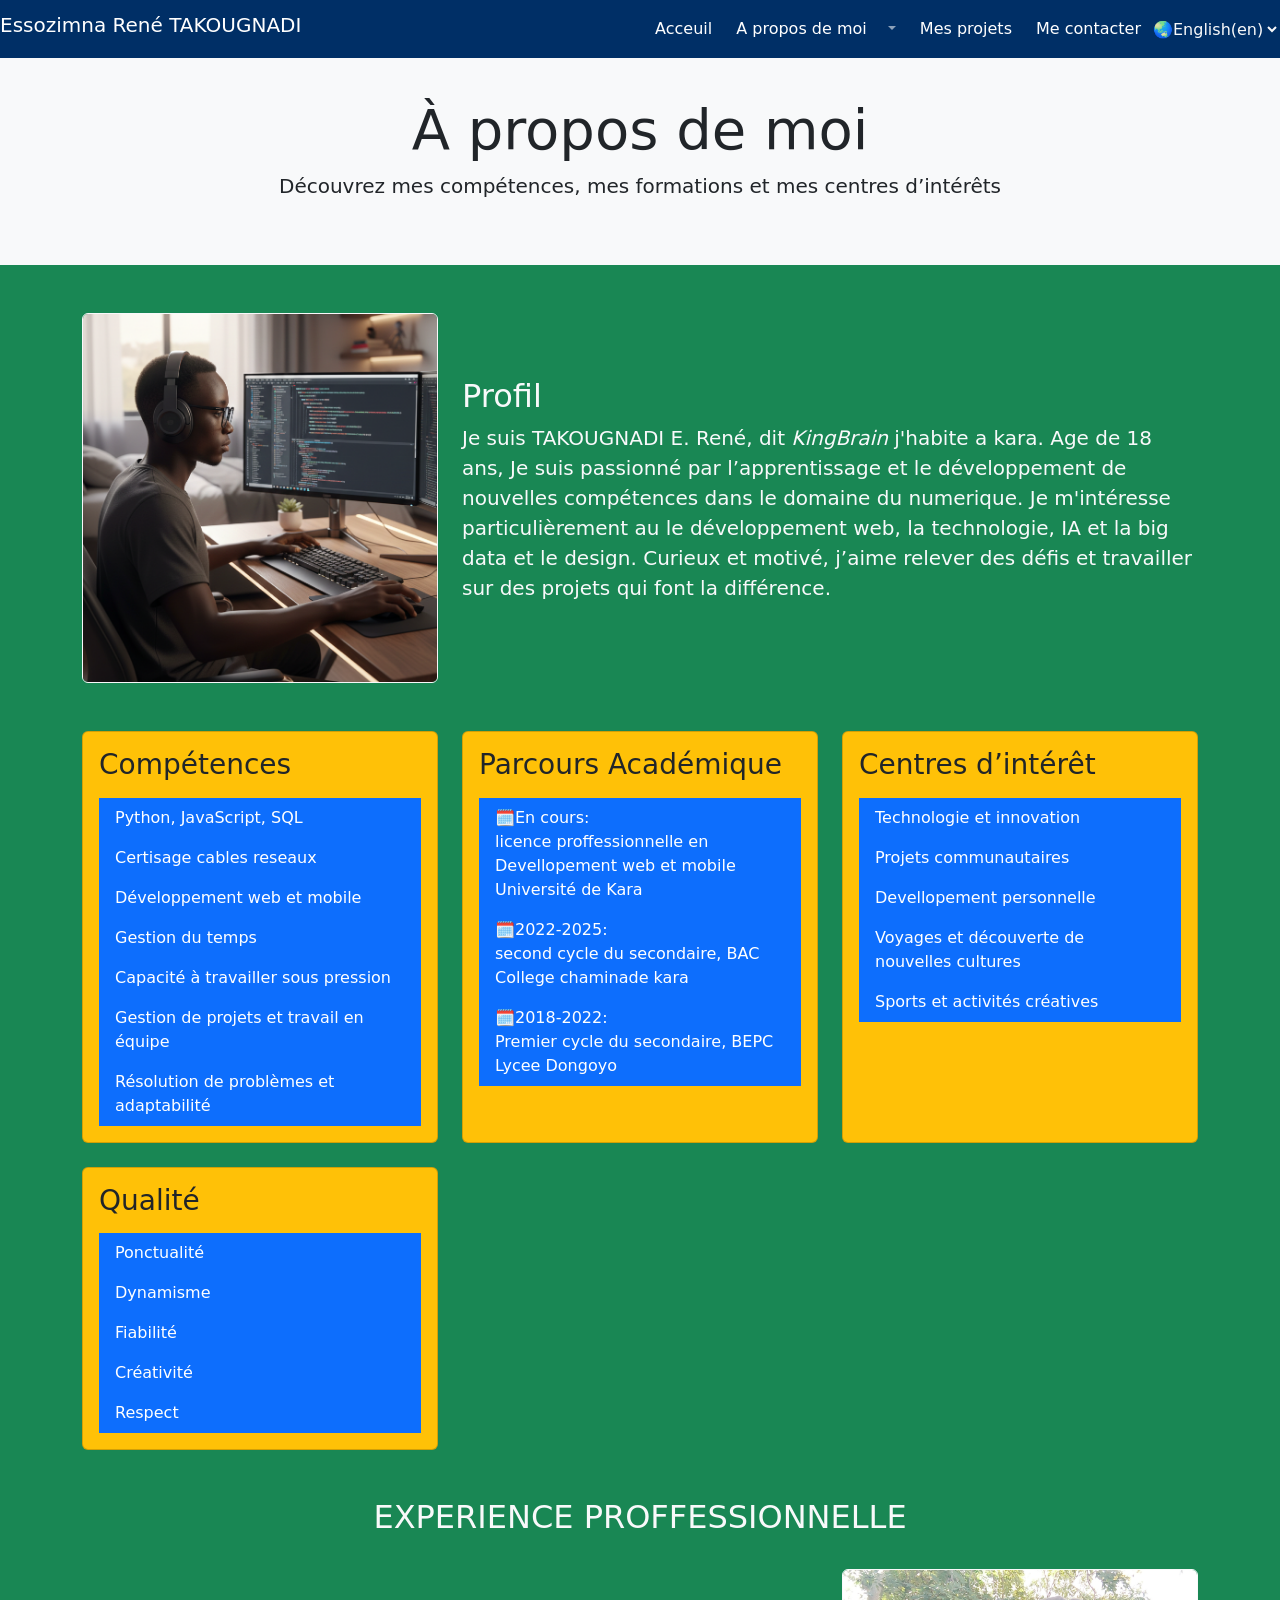
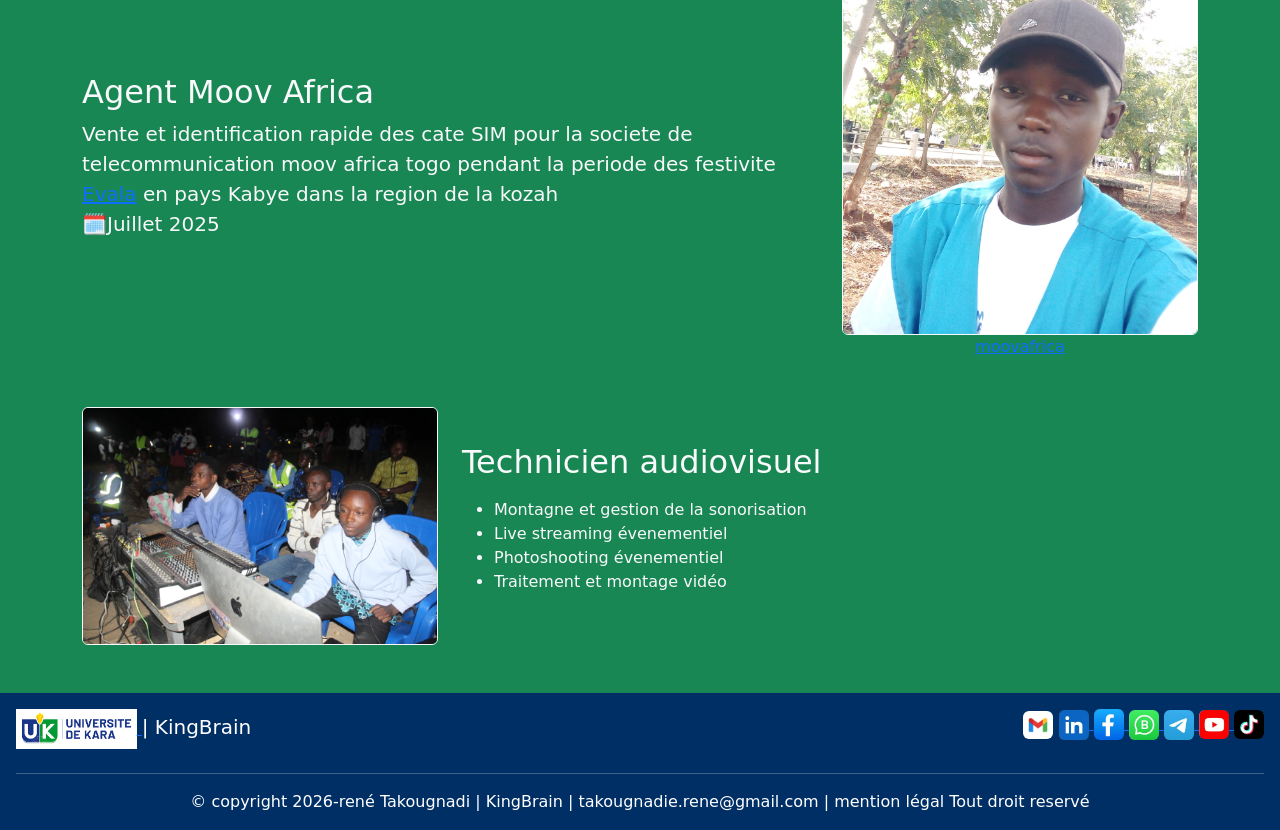
==== a_propos.html @ d770fad6 "Deposit" ====
<!DOCTYPE html>
<html lang="fr">
    <head>
        <meta charset="UTF-8">
        <meta name="viewport" content="width=device-width, initial-scale=1.0">
        <title>Me connaitre</title>
        <link rel="stylesheet" href="bootstrap.css">
        <link rel="stylesheet" href="bootstrap.min.css">
        <script src="bootstrap.js"></script>
        <script src="bootstrap.bundle.min.js"></script>
        <script src="jquery.js"></script>
    </head>
  <body class="bg-success text-light">

    <header style="position: fixed;  left: 0px; right: 0px; background-color: #002f66; color: white; z-index:1000;">    
              <nav class="navbar navbar-expand-lg navbar-dark">
                  <a href="a_propos.html" class="nav-link"><h5 class="navbar-brand">Essozimna René TAKOUGNADI</h5></a>
                  <button class="navbar-toggler" float="right" data-bs-toggle="collapse" data-bs-target="#menu">
                      Menu
                      <span class="navbar-toggler-icon"></span>
                  </button>
                      <div class="collapse navbar-collapse" id="menu">
                          <ul class="navbar-nav ms-auto gap-2">
                              <li class="nav-item"><a href="index.html" class="nav-link d-inline text-white" >Acceuil</a></li>
                              <li class="nav-item dropdown">
                                  <a href="a_propos.html" class="nav-link d-inline text-white">A propos de moi</a>
                                  <a href="#" class="nav-link dropdown-toggle dropdown-toggle-split d-inline" role="button" data-bs-toggle="dropdown"></a>                                      
                                  <ul class="dropdown-menu">
                                      <li class="dropdown"><a href="#moi" class="dropdown-item">Presentation</a></li>
                                      <li class="dropdown"><a href="#comp" class="dropdown-item">Compétences</a></li>
                                      <li class="dropdown"><a href="#parcours" class="dropdown-item">Parcours</a></li>
                                      <li class="dropdown"><a href="#exppro" class="dropdown-item">Expérience proffessionnelle</a></li>                                
                                  </ul>  
                              </li>
                              <li class="nav-item"><a href="projet.html" class="nav-link d-inline text-white">Mes projets</a></li>
                              <li class="nav-item"><a href="contact.html" class="nav-link d-inline text-white">Me contacter</a></li>
                          </ul>                                             
                      </div>                 
                  </div>
                      <select style="float: right; border: none;" class="bg-transparent text-light d-block-inline">      
                          <option class="bg-light text-primary">🌏English(en)</option>
                          <option class="bg-light text-primary">🌏Français(fr)</option>
                      </select>   
                  <div width="100%" height="100px" class="bg-light"></div>           
              </nav>                               
          </header>
        <br><br>
  <div class="py-5 text-center bg-light text-dark">
    <div class="container">
      <h1 class="display-4">À propos de moi</h1>
      <p class="lead">Découvrez mes compétences, mes formations et mes centres d’intérêts</p>
    </div>
  </div>

  <section class="container my-5" id="moi">
    <div class="row align-items-center g-4">
      <div class="col-md-4 text-center">

        <img src="images/photo1.png" class="img-fluid rounded border border-light" alt="Ma Photo">
      </div>
      <div class="col-md-8">
        <h2>Profil</h2>
        <p class="lead">
          Je suis TAKOUGNADI E. René, dit <em>KingBrain</em> j'habite a kara. Age de 18 ans,
          Je suis passionné par l’apprentissage et le développement de nouvelles compétences dans le domaine du numerique.  
          Je m'intéresse particulièrement au le développement web, la technologie, IA et la big data et le design.  
          Curieux et motivé, j’aime relever des défis et travailler sur des projets qui font la différence.
        </p>
      </div>
    </div>
  </section>

  <main class="container my-5">
    <div class="row g-4">

      <!-- Compétences -->
      <div class="col-md-4" id="comp">
        <div class="card bg-warning text-dark h-100">
          <div class="card-body">
            <h3 class="card-title text-dark">Compétences</h3>
            <ul class="list-group list-group-flush mt-3">
              <li class="list-group-item bg-primary text-white border-0">Python, JavaScript, SQL</li>
              <li class="list-group-item bg-primary text-white border-0">Certisage cables reseaux</li>
              <li class="list-group-item bg-primary text-white border-0">Développement web et mobile</li>
              <li class="list-group-item bg-primary text-white border-0">Gestion du temps</li>
              <li class="list-group-item bg-primary text-white border-0">Capacité à travailler sous pression</li>
              <li class="list-group-item bg-primary text-white border-0">Gestion de projets et travail en équipe</li>
              <li class="list-group-item bg-primary text-white border-0">Résolution de problèmes et adaptabilité</li>
            </ul>
          </div>
        </div>
      </div>

      <!-- Formations -->
      <div class="col-md-4" id="parcours">
        <div class="card bg-warning text-dark h-100">
          <div class="card-body">
            <h3 class="card-title">Parcours Académique</h3>
            <ul class="list-group list-group-flush mt-3">
              <li class="list-group-item bg-primary text-white border-0">🗓️En cours: <br>licence proffessionnelle en Devellopement web et mobile
                <br> Université de Kara  
              </li>
              <li class="list-group-item bg-primary text-white border-0"> 🗓️2022-2025: <br> second cycle du secondaire, BAC <br> College chaminade kara</li>
              <li class="list-group-item bg-primary text-white border-0">🗓️2018-2022: <br> Premier cycle du secondaire, BEPC <br> Lycee Dongoyo</li>
            </ul>
          </div>
        </div>
      </div>

      <div class="col-md-4">
        <div class="card bg-warning text-dark h-100">
          <div class="card-body">
            <h3 class="card-title" id="ci">Centres d’intérêt</h3>
            <ul class="list-group list-group-flush mt-3">
              <li class="list-group-item bg-primary text-white border-0">Technologie et innovation</li>
              <li class="list-group-item bg-primary text-white border-0">Projets communautaires</li>
              <li class="list-group-item bg-primary text-white border-0">Devellopement personnelle</li>
              <li class="list-group-item bg-primary text-white border-0">Voyages et découverte de nouvelles cultures</li>
              <li class="list-group-item bg-primary text-white border-0">Sports et activités créatives</li>
            </ul>
          </div>
        </div>
      </div>

      <div class="col-md-4">
        <div class="card bg-warning text-dark h-100">
          <div class="card-body">
            <h3 class="card-title">Qualité</h3>
            <ul class="list-group list-group-flush mt-3">
              <li class="list-group-item bg-primary text-white border-0">Ponctualité</li>
              <li class="list-group-item bg-primary text-white border-0">Dynamisme</li>
              <li class="list-group-item bg-primary text-white border-0">Fiabilité</li>
              <li class="list-group-item bg-primary text-white border-0">Créativité</li>
              <li class="list-group-item bg-primary text-white border-0">Respect</li>
            </ul>
          </div>
        </div>
      </div>

    </div>
  </main>

  <section  id="exppro" class="container my-5">
    <div class="row align-items-center g-4">
      <h2 class="text-center">EXPERIENCE PROFFESSIONNELLE</h2>
      
      <div class="col-md-8">
        <h2>Agent Moov Africa</h2>
        <p class="lead">
          Vente et identification rapide des cate SIM pour la societe de telecommunication moov africa togo
          pendant la periode des festivite <a href="#">Evala</a> en pays Kabye dans la region de la kozah <br>
          🗓️Juillet 2025
        </p>
      </div>
      <div class="col-md-4 text-center">
        <img src="images/photo4.png" class="img-fluid rounded border border-light" alt="Ma Photo dans moov">
        <a href="">moovafrica</a>
      </div>
    </div>
  </section>

  <section class="container my-5">
    <div class="row align-items-center g-4">

      <div class="col-md-4 text-center">
        <img src="images/photo5.jpg" class="img-fluid rounded border border-light" alt="Ma Photo dans moov">
       
      </div>
      
      <div class="col-md-8">
        <h2>Technicien audiovisuel</h2>
        <p class="lead">
          <ul>
            <li>Montagne et gestion de la sonorisation</li>
            <li>Live streaming évenementiel</li>
            <li>Photoshooting évenementiel</li>
            <li>Traitement et montage vidéo</li>
          </ul>
        </p>
      </div>
      
    </div>
  </section>

    <footer class="text-center p-3" style="background-color: #002f66; color: white;">
      <div style="float: left;" class="d-inline">
          <a href="https://univ-kara.org/">
              <img height="40px" src="images/logouk.png" alt="universite de kara">
          </a>
          <span class="h5">| KingBrain</span>
      </div>
      <div>
          <div style="float: right;">
              <a href="mailto:takougnadie.rene@gmail.com" target="_blank"><img class="rounded" width="30px" src="images/gmail.png" alt="mail"></a>
              <a href="https://www.linkedin.com/in/essozimna-ren%C3%A9-takougnadi-261303391/?lipi=urn%3Ali%3Apage%3Ad_flagship3_feed%3BmwNUNf1jSlqGLLyle1q9UQ%3D%3D" target="_blank">
                  <img class="rounded" src="images/linkdin.jpg" alt="linkdin" width="30px">
              </a>
              <a href="https://web.facebook.com/stories/create/" target="_blank">
                  <img class="rounded" src="images/facebook.jpg" alt="facebook" width="30px">
              </a>
              <a href="https://wa.me/22897166139" target="_blank">
                  <img class="rounded" src="images/whatsapp.jpg" alt="whatsapp" width="30px">
              </a>
              <a href="https://t.me/Kingbrain2" target="_blank">
                  <img class="rounded" src="images/telegram.jpg" alt="telegram" width="30px">
              </a>
                    <a href="https://www.youtube.com/@RenéTakougnadi" target="_blank">
                  <img class="rounded" src="images/youtube.jpg" alt="youtube" width="30px">
              </a>
              <a href="https://www.tiktok.com/@renetakougnadi" target="_blank">
                  <img class="rounded" src="images/tiktok.jpg" alt="tiktok" width="30px">
              </a>
          </div>
      </div>            
      <br><br><hr>
      <p class="d-inline">&copy; copyright 2026-rené Takougnadi | KingBrain | takougnadie.rene@gmail.com | mention légal Tout droit reservé</p><br>        
    </footer>
  </body>
</html>
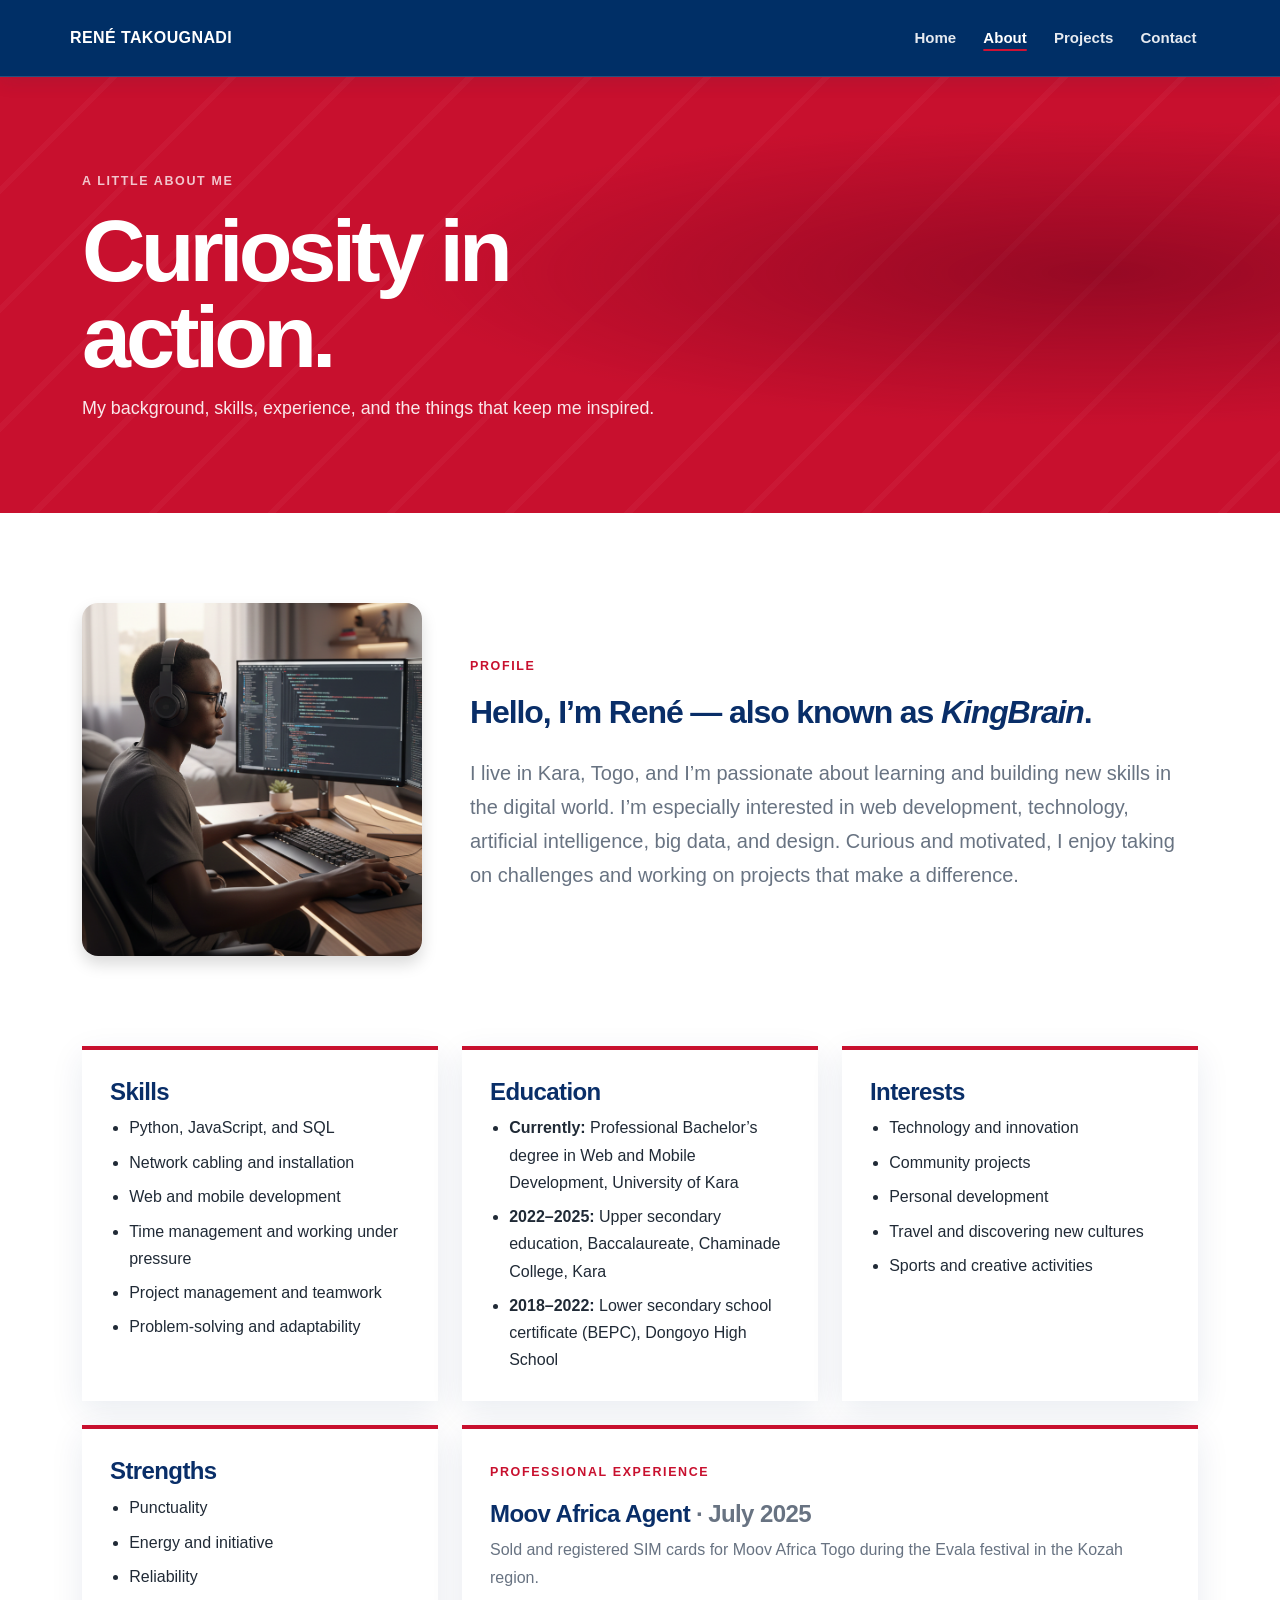
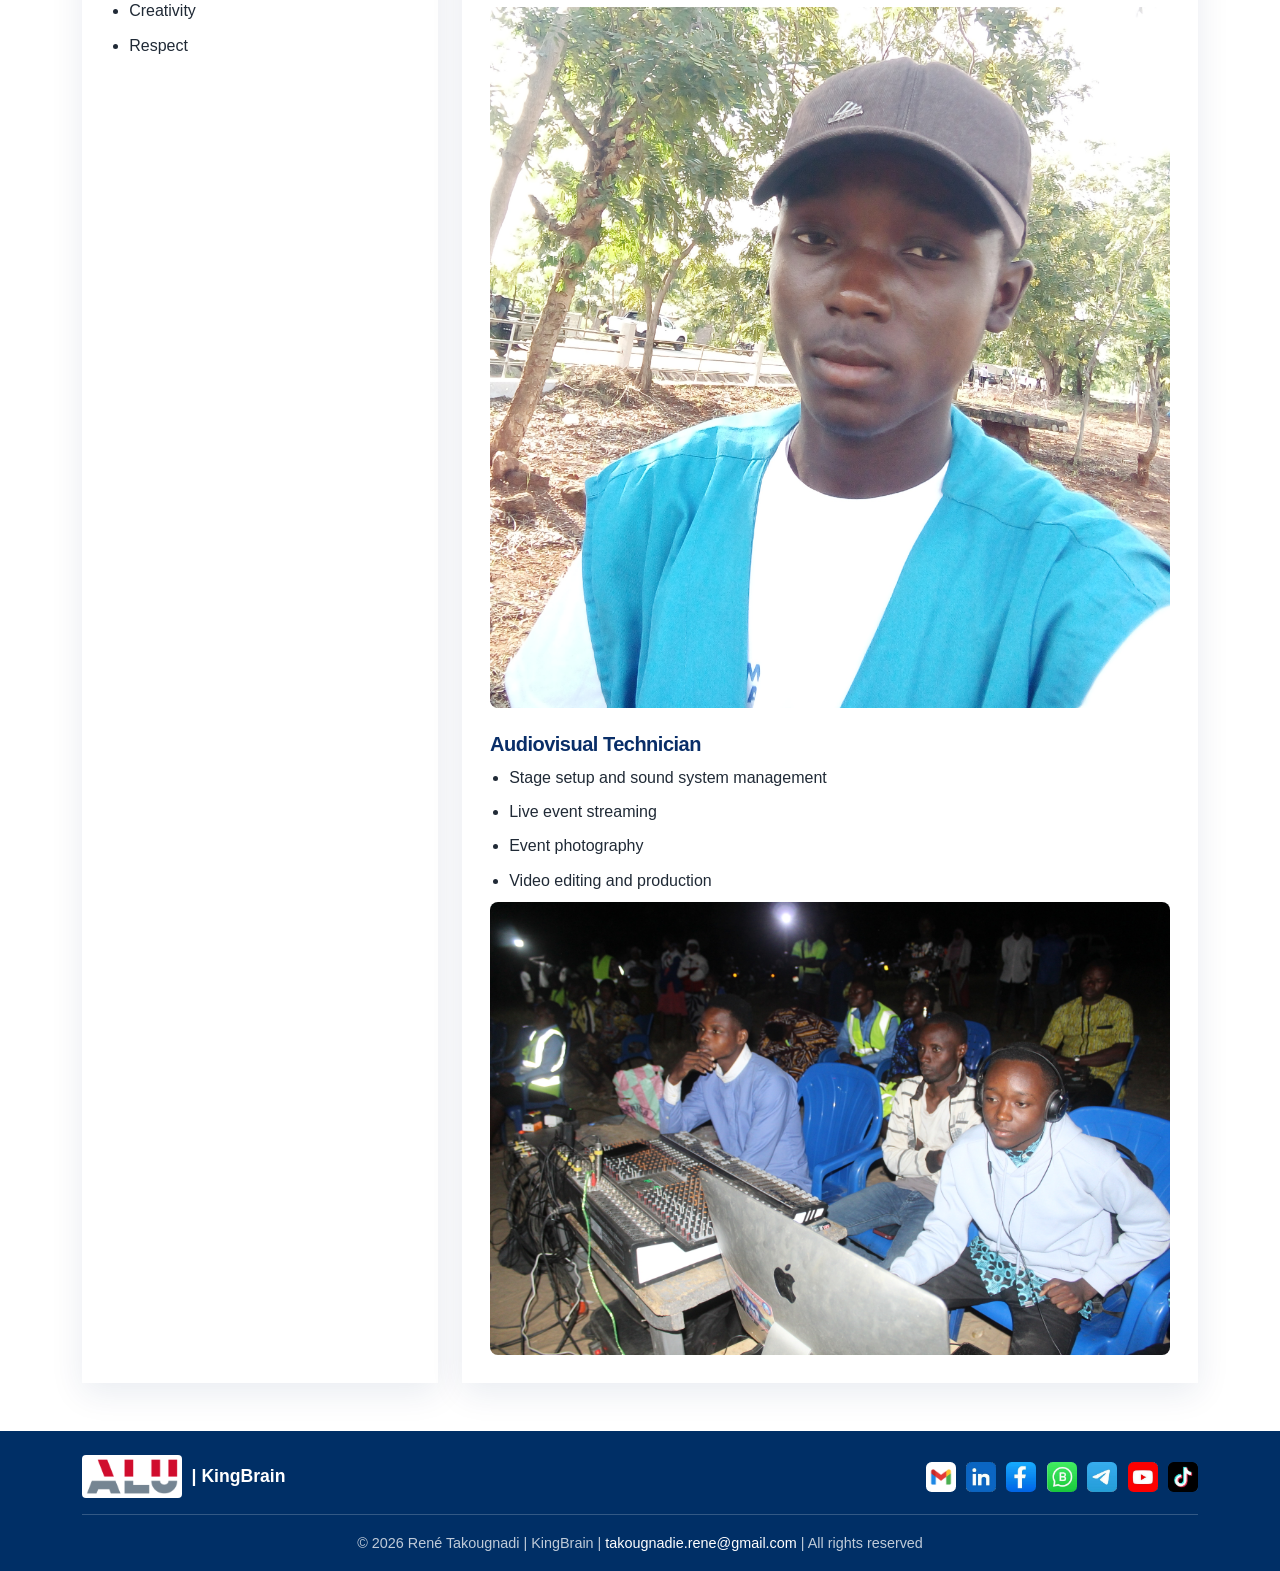
==== commit 24d02bd3: "Mise a jour experimental" ====
--- a/a_propos.html
+++ b/a_propos.html
@@ -1,219 +1,142 @@
-<!DOCTYPE html>
-<html lang="fr">
-    <head>
-        <meta charset="UTF-8">
-        <meta name="viewport" content="width=device-width, initial-scale=1.0">
-        <title>Me connaitre</title>
-        <link rel="stylesheet" href="bootstrap.css">
-        <link rel="stylesheet" href="bootstrap.min.css">
-        <script src="bootstrap.js"></script>
-        <script src="bootstrap.bundle.min.js"></script>
-        <script src="jquery.js"></script>
-    </head>
-  <body class="bg-success text-light">
+<!doctype html>
+<html lang="en">
+  <head>
+    <meta charset="UTF-8">
+    <meta name="viewport" content="width=device-width, initial-scale=1">
+    <meta name="theme-color" content="#182a45">
+    <title>About | René Takougnadi</title>
+    <link rel="stylesheet" href="bootstrap.min.css">
+    <link rel="stylesheet" href="site.css">
+  </head>
+  <body>
+    <header class="site-header">
+      <nav class="navbar navbar-expand-lg container" aria-label="Main navigation">
+        <a class="navbar-brand" href="index.html">RENÉ TAKOUGNADI</a>
+        <button class="navbar-toggler" type="button" data-bs-toggle="collapse" data-bs-target="#main-menu" aria-controls="main-menu" aria-expanded="false" aria-label="Toggle navigation">
+          <span class="navbar-toggler-icon"></span>
+        </button>
+        <div class="collapse navbar-collapse" id="main-menu">
+          <ul class="navbar-nav ms-auto">
+            <li class="nav-item"><a class="nav-link" href="index.html">Home</a></li>
+            <li class="nav-item"><a class="nav-link active" aria-current="page" href="a_propos.html">About</a></li>
+            <li class="nav-item"><a class="nav-link" href="projet.html">Projects</a></li>
+            <li class="nav-item"><a class="nav-link" href="contact.html">Contact</a></li>
+          </ul>
+        </div>
+      </nav>
+    </header>
 
-    <header style="position: fixed;  left: 0px; right: 0px; background-color: #002f66; color: white; z-index:1000;">    
-              <nav class="navbar navbar-expand-lg navbar-dark">
-                  <a href="a_propos.html" class="nav-link"><h5 class="navbar-brand">Essozimna René TAKOUGNADI</h5></a>
-                  <button class="navbar-toggler" float="right" data-bs-toggle="collapse" data-bs-target="#menu">
-                      Menu
-                      <span class="navbar-toggler-icon"></span>
-                  </button>
-                      <div class="collapse navbar-collapse" id="menu">
-                          <ul class="navbar-nav ms-auto gap-2">
-                              <li class="nav-item"><a href="index.html" class="nav-link d-inline text-white" >Acceuil</a></li>
-                              <li class="nav-item dropdown">
-                                  <a href="a_propos.html" class="nav-link d-inline text-white">A propos de moi</a>
-                                  <a href="#" class="nav-link dropdown-toggle dropdown-toggle-split d-inline" role="button" data-bs-toggle="dropdown"></a>                                      
-                                  <ul class="dropdown-menu">
-                                      <li class="dropdown"><a href="#moi" class="dropdown-item">Presentation</a></li>
-                                      <li class="dropdown"><a href="#comp" class="dropdown-item">Compétences</a></li>
-                                      <li class="dropdown"><a href="#parcours" class="dropdown-item">Parcours</a></li>
-                                      <li class="dropdown"><a href="#exppro" class="dropdown-item">Expérience proffessionnelle</a></li>                                
-                                  </ul>  
-                              </li>
-                              <li class="nav-item"><a href="projet.html" class="nav-link d-inline text-white">Mes projets</a></li>
-                              <li class="nav-item"><a href="contact.html" class="nav-link d-inline text-white">Me contacter</a></li>
-                          </ul>                                             
-                      </div>                 
-                  </div>
-                      <select style="float: right; border: none;" class="bg-transparent text-light d-block-inline">      
-                          <option class="bg-light text-primary">🌏English(en)</option>
-                          <option class="bg-light text-primary">🌏Français(fr)</option>
-                      </select>   
-                  <div width="100%" height="100px" class="bg-light"></div>           
-              </nav>                               
-          </header>
-        <br><br>
-  <div class="py-5 text-center bg-light text-dark">
-    <div class="container">
-      <h1 class="display-4">À propos de moi</h1>
-      <p class="lead">Découvrez mes compétences, mes formations et mes centres d’intérêts</p>
-    </div>
-  </div>
+    <main>
+      <section class="page-heading">
+        <div class="container">
+          <span class="eyebrow">A little about me</span>
+          <h1>Curiosity in action.</h1>
+          <p>My background, skills, experience, and the things that keep me inspired.</p>
+        </div>
+      </section>
 
-  <section class="container my-5" id="moi">
-    <div class="row align-items-center g-4">
-      <div class="col-md-4 text-center">
-
-        <img src="images/photo1.png" class="img-fluid rounded border border-light" alt="Ma Photo">
-      </div>
-      <div class="col-md-8">
-        <h2>Profil</h2>
-        <p class="lead">
-          Je suis TAKOUGNADI E. René, dit <em>KingBrain</em> j'habite a kara. Age de 18 ans,
-          Je suis passionné par l’apprentissage et le développement de nouvelles compétences dans le domaine du numerique.  
-          Je m'intéresse particulièrement au le développement web, la technologie, IA et la big data et le design.  
-          Curieux et motivé, j’aime relever des défis et travailler sur des projets qui font la différence.
-        </p>
-      </div>
-    </div>
-  </section>
-
-  <main class="container my-5">
-    <div class="row g-4">
-
-      <!-- Compétences -->
-      <div class="col-md-4" id="comp">
-        <div class="card bg-warning text-dark h-100">
-          <div class="card-body">
-            <h3 class="card-title text-dark">Compétences</h3>
-            <ul class="list-group list-group-flush mt-3">
-              <li class="list-group-item bg-primary text-white border-0">Python, JavaScript, SQL</li>
-              <li class="list-group-item bg-primary text-white border-0">Certisage cables reseaux</li>
-              <li class="list-group-item bg-primary text-white border-0">Développement web et mobile</li>
-              <li class="list-group-item bg-primary text-white border-0">Gestion du temps</li>
-              <li class="list-group-item bg-primary text-white border-0">Capacité à travailler sous pression</li>
-              <li class="list-group-item bg-primary text-white border-0">Gestion de projets et travail en équipe</li>
-              <li class="list-group-item bg-primary text-white border-0">Résolution de problèmes et adaptabilité</li>
-            </ul>
+      <section class="container section-space" id="profile">
+        <div class="row align-items-center g-5">
+          <div class="col-md-4 text-center">
+            <img src="images/photo1.png" class="img-fluid rounded-4 shadow" alt="Portrait of René Takougnadi">
+          </div>
+          <div class="col-md-8">
+            <span class="eyebrow">Profile</span>
+            <h2 class="section-title">Hello, I’m René — also known as <em>KingBrain</em>.</h2>
+            <p class="lead muted">I live in Kara, Togo, and I’m passionate about learning and building new skills in the digital world. I’m especially interested in web development, technology, artificial intelligence, big data, and design. Curious and motivated, I enjoy taking on challenges and working on projects that make a difference.</p>
           </div>
         </div>
-      </div>
+      </section>
 
-      <!-- Formations -->
-      <div class="col-md-4" id="parcours">
-        <div class="card bg-warning text-dark h-100">
-          <div class="card-body">
-            <h3 class="card-title">Parcours Académique</h3>
-            <ul class="list-group list-group-flush mt-3">
-              <li class="list-group-item bg-primary text-white border-0">🗓️En cours: <br>licence proffessionnelle en Devellopement web et mobile
-                <br> Université de Kara  
-              </li>
-              <li class="list-group-item bg-primary text-white border-0"> 🗓️2022-2025: <br> second cycle du secondaire, BAC <br> College chaminade kara</li>
-              <li class="list-group-item bg-primary text-white border-0">🗓️2018-2022: <br> Premier cycle du secondaire, BEPC <br> Lycee Dongoyo</li>
-            </ul>
+      <section class="container pb-5">
+        <div class="row g-4">
+          <div class="col-md-6 col-lg-4" id="skills">
+            <article class="surface-card">
+              <h2 class="h4">Skills</h2>
+              <ul>
+                <li>Python, JavaScript, and SQL</li>
+                <li>Network cabling and installation</li>
+                <li>Web and mobile development</li>
+                <li>Time management and working under pressure</li>
+                <li>Project management and teamwork</li>
+                <li>Problem-solving and adaptability</li>
+              </ul>
+            </article>
+          </div>
+          <div class="col-md-6 col-lg-4" id="education">
+            <article class="surface-card">
+              <h2 class="h4">Education</h2>
+              <ul>
+                <li><strong>Currently:</strong> Professional Bachelor’s degree in Web and Mobile Development, University of Kara</li>
+                <li><strong>2022–2025:</strong> Upper secondary education, Baccalaureate, Chaminade College, Kara</li>
+                <li><strong>2018–2022:</strong> Lower secondary school certificate (BEPC), Dongoyo High School</li>
+              </ul>
+            </article>
+          </div>
+          <div class="col-md-6 col-lg-4">
+            <article class="surface-card">
+              <h2 class="h4">Interests</h2>
+              <ul>
+                <li>Technology and innovation</li>
+                <li>Community projects</li>
+                <li>Personal development</li>
+                <li>Travel and discovering new cultures</li>
+                <li>Sports and creative activities</li>
+              </ul>
+            </article>
+          </div>
+          <div class="col-md-6 col-lg-4">
+            <article class="surface-card">
+              <h2 class="h4">Strengths</h2>
+              <ul>
+                <li>Punctuality</li>
+                <li>Energy and initiative</li>
+                <li>Reliability</li>
+                <li>Creativity</li>
+                <li>Respect</li>
+              </ul>
+            </article>
+          </div>
+          <div class="col-md-6 col-lg-8" id="experience">
+            <article class="surface-card">
+              <span class="eyebrow">Professional experience</span>
+              <h2 class="h4">Moov Africa Agent <span class="muted">· July 2025</span></h2>
+              <p class="muted">Sold and registered SIM cards for Moov Africa Togo during the Evala festival in the Kozah region.</p>
+              <img src="images/photo4.png" class="img-fluid rounded-3 mb-4" alt="René working with Moov Africa">
+              <h3 class="h5">Audiovisual Technician</h3>
+              <ul>
+                <li>Stage setup and sound system management</li>
+                <li>Live event streaming</li>
+                <li>Event photography</li>
+                <li>Video editing and production</li>
+              </ul>
+              <img src="images/photo5.jpg" class="img-fluid rounded-3 mt-2" alt="Audiovisual event production">
+            </article>
           </div>
         </div>
-      </div>
+      </section>
+    </main>
 
-      <div class="col-md-4">
-        <div class="card bg-warning text-dark h-100">
-          <div class="card-body">
-            <h3 class="card-title" id="ci">Centres d’intérêt</h3>
-            <ul class="list-group list-group-flush mt-3">
-              <li class="list-group-item bg-primary text-white border-0">Technologie et innovation</li>
-              <li class="list-group-item bg-primary text-white border-0">Projets communautaires</li>
-              <li class="list-group-item bg-primary text-white border-0">Devellopement personnelle</li>
-              <li class="list-group-item bg-primary text-white border-0">Voyages et découverte de nouvelles cultures</li>
-              <li class="list-group-item bg-primary text-white border-0">Sports et activités créatives</li>
-            </ul>
+    <footer class="site-footer">
+      <div class="container">
+        <div class="footer-top">
+          <div class="footer-brand">
+            <a href="https://www.alueducation.com/" target="_blank" rel="noopener noreferrer" aria-label="African Leadership University website"><img class="alu-logo" src="images/alu-logo.png" alt="African Leadership University"></a>
+            <span>| KingBrain</span>
+          </div>
+          <div class="social-links" aria-label="Social media">
+            <a href="mailto:takougnadie.rene@gmail.com" aria-label="Email René"><img src="images/gmail.png" alt=""></a>
+            <a href="https://www.linkedin.com/in/essozimna-ren%C3%A9-takougnadi-261303391/" target="_blank" rel="noopener noreferrer" aria-label="LinkedIn"><img src="images/linkdin.jpg" alt=""></a>
+            <a href="https://web.facebook.com/stories/create/" target="_blank" rel="noopener noreferrer" aria-label="Facebook"><img src="images/facebook.jpg" alt=""></a>
+            <a href="https://wa.me/22897166139" target="_blank" rel="noopener noreferrer" aria-label="WhatsApp"><img src="images/whatsapp.jpg" alt=""></a>
+            <a href="https://t.me/Kingbrain2" target="_blank" rel="noopener noreferrer" aria-label="Telegram"><img src="images/telegram.jpg" alt=""></a>
+            <a href="https://www.youtube.com/@RenéTakougnadi" target="_blank" rel="noopener noreferrer" aria-label="YouTube"><img src="images/youtube.jpg" alt=""></a>
+            <a href="https://www.tiktok.com/@renetakougnadi" target="_blank" rel="noopener noreferrer" aria-label="TikTok"><img src="images/tiktok.jpg" alt=""></a>
           </div>
         </div>
+        <div class="footer-meta">&copy; 2026 René Takougnadi | KingBrain | <a href="mailto:takougnadie.rene@gmail.com">takougnadie.rene@gmail.com</a> | All rights reserved</div>
       </div>
-
-      <div class="col-md-4">
-        <div class="card bg-warning text-dark h-100">
-          <div class="card-body">
-            <h3 class="card-title">Qualité</h3>
-            <ul class="list-group list-group-flush mt-3">
-              <li class="list-group-item bg-primary text-white border-0">Ponctualité</li>
-              <li class="list-group-item bg-primary text-white border-0">Dynamisme</li>
-              <li class="list-group-item bg-primary text-white border-0">Fiabilité</li>
-              <li class="list-group-item bg-primary text-white border-0">Créativité</li>
-              <li class="list-group-item bg-primary text-white border-0">Respect</li>
-            </ul>
-          </div>
-        </div>
-      </div>
-
-    </div>
-  </main>
-
-  <section  id="exppro" class="container my-5">
-    <div class="row align-items-center g-4">
-      <h2 class="text-center">EXPERIENCE PROFFESSIONNELLE</h2>
-      
-      <div class="col-md-8">
-        <h2>Agent Moov Africa</h2>
-        <p class="lead">
-          Vente et identification rapide des cate SIM pour la societe de telecommunication moov africa togo
-          pendant la periode des festivite <a href="#">Evala</a> en pays Kabye dans la region de la kozah <br>
-          🗓️Juillet 2025
-        </p>
-      </div>
-      <div class="col-md-4 text-center">
-        <img src="images/photo4.png" class="img-fluid rounded border border-light" alt="Ma Photo dans moov">
-        <a href="">moovafrica</a>
-      </div>
-    </div>
-  </section>
-
-  <section class="container my-5">
-    <div class="row align-items-center g-4">
-
-      <div class="col-md-4 text-center">
-        <img src="images/photo5.jpg" class="img-fluid rounded border border-light" alt="Ma Photo dans moov">
-       
-      </div>
-      
-      <div class="col-md-8">
-        <h2>Technicien audiovisuel</h2>
-        <p class="lead">
-          <ul>
-            <li>Montagne et gestion de la sonorisation</li>
-            <li>Live streaming évenementiel</li>
-            <li>Photoshooting évenementiel</li>
-            <li>Traitement et montage vidéo</li>
-          </ul>
-        </p>
-      </div>
-      
-    </div>
-  </section>
-
-    <footer class="text-center p-3" style="background-color: #002f66; color: white;">
-      <div style="float: left;" class="d-inline">
-          <a href="https://univ-kara.org/">
-              <img height="40px" src="images/logouk.png" alt="universite de kara">
-          </a>
-          <span class="h5">| KingBrain</span>
-      </div>
-      <div>
-          <div style="float: right;">
-              <a href="mailto:takougnadie.rene@gmail.com" target="_blank"><img class="rounded" width="30px" src="images/gmail.png" alt="mail"></a>
-              <a href="https://www.linkedin.com/in/essozimna-ren%C3%A9-takougnadi-261303391/?lipi=urn%3Ali%3Apage%3Ad_flagship3_feed%3BmwNUNf1jSlqGLLyle1q9UQ%3D%3D" target="_blank">
-                  <img class="rounded" src="images/linkdin.jpg" alt="linkdin" width="30px">
-              </a>
-              <a href="https://web.facebook.com/stories/create/" target="_blank">
-                  <img class="rounded" src="images/facebook.jpg" alt="facebook" width="30px">
-              </a>
-              <a href="https://wa.me/22897166139" target="_blank">
-                  <img class="rounded" src="images/whatsapp.jpg" alt="whatsapp" width="30px">
-              </a>
-              <a href="https://t.me/Kingbrain2" target="_blank">
-                  <img class="rounded" src="images/telegram.jpg" alt="telegram" width="30px">
-              </a>
-                    <a href="https://www.youtube.com/@RenéTakougnadi" target="_blank">
-                  <img class="rounded" src="images/youtube.jpg" alt="youtube" width="30px">
-              </a>
-              <a href="https://www.tiktok.com/@renetakougnadi" target="_blank">
-                  <img class="rounded" src="images/tiktok.jpg" alt="tiktok" width="30px">
-              </a>
-          </div>
-      </div>            
-      <br><br><hr>
-      <p class="d-inline">&copy; copyright 2026-rené Takougnadi | KingBrain | takougnadie.rene@gmail.com | mention légal Tout droit reservé</p><br>        
     </footer>
+    <script src="bootstrap.bundle.min.js"></script>
   </body>
-</html>+</html>
--- a/site.css
+++ b/site.css
@@ -0,0 +1,429 @@
+:root {
+  --alu-navy: #182a45;
+  --alu-red: #cf1234;
+  --alu-blue: #547f9e;
+  --alu-brand-navy: #092e68;
+  --alu-brand-red: #c8102e;
+  --ink: #202a36;
+  --muted: #687382;
+  --paper: #f3f3f1;
+  --line: #e2e6eb;
+}
+
+* {
+  box-sizing: border-box;
+}
+
+html {
+  scroll-behavior: smooth;
+}
+
+body {
+  margin: 0;
+  padding-top: 76px;
+  background: #fff;
+  color: var(--ink);
+  font-family: Inter, "Segoe UI", Arial, sans-serif;
+  line-height: 1.7;
+}
+
+a {
+  color: var(--alu-red);
+}
+
+a:hover {
+  color: #a80e29;
+}
+
+.site-header {
+  position: fixed;
+  z-index: 1030;
+  inset: 0 0 auto;
+  background: #002f66;
+  border-bottom: 1px solid rgba(255, 255, 255, 0.15);
+  box-shadow: 0 4px 18px rgba(24, 42, 69, 0.12);
+}
+
+.site-header .navbar {
+  min-height: 76px;
+}
+
+.site-header .navbar-brand {
+  color: #fff;
+  font-size: 1rem;
+  font-weight: 750;
+  letter-spacing: 0.025em;
+}
+
+.site-header .nav-link {
+  color: rgba(255, 255, 255, 0.9);
+  font-size: 0.94rem;
+  font-weight: 600;
+  padding: 0.6rem 0.85rem !important;
+}
+
+.site-header .nav-link:hover,
+.site-header .nav-link.active {
+  color: #fff;
+  text-decoration: underline;
+  text-decoration-color: #cf1234;
+  text-decoration-thickness: 2px;
+  text-underline-offset: 0.4rem;
+}
+
+.navbar-toggler {
+  border-color: rgba(255, 255, 255, 0.5);
+}
+
+.site-header .navbar-toggler-icon {
+  filter: brightness(0) invert(1);
+}
+
+.hero {
+  position: relative;
+  overflow: hidden;
+  padding: clamp(4rem, 8vw, 7.5rem) 0;
+  background-color: var(--alu-brand-red);
+  background-image:
+    radial-gradient(ellipse at 84% 44%, rgba(86, 0, 23, 0.46), transparent 46%),
+    repeating-linear-gradient(135deg, transparent 0 70px, rgba(255, 255, 255, 0.035) 70px 76px);
+  color: #fff;
+}
+
+.eyebrow {
+  display: inline-block;
+  margin-bottom: 1rem;
+  color: var(--alu-brand-red);
+  font-size: 0.78rem;
+  font-weight: 750;
+  letter-spacing: 0.13em;
+  text-transform: uppercase;
+}
+
+.hero h1,
+.page-heading h1 {
+  color: var(--alu-brand-navy);
+  font-weight: 850;
+  letter-spacing: -0.055em;
+}
+
+.hero h1 {
+  max-width: 10ch;
+  color: #fff;
+  font-size: clamp(3.25rem, 7.4vw, 6.75rem);
+  line-height: 0.98;
+}
+
+.hero p {
+  max-width: 42rem;
+  color: rgba(255, 255, 255, 0.9);
+  font-size: clamp(1rem, 1.25vw, 1.2rem);
+}
+
+.hero ul {
+  color: rgba(255, 255, 255, 0.92);
+}
+
+.hero-image {
+  max-height: 540px;
+  width: 100%;
+  object-fit: cover;
+  object-position: center;
+  border-radius: 0;
+  outline: 1px solid rgba(255, 255, 255, 0.45);
+  outline-offset: 12px;
+  box-shadow: 20px 20px 0 rgba(83, 0, 20, 0.3);
+}
+
+.btn-brand {
+  border: 1px solid var(--alu-brand-red);
+  border-radius: 0;
+  background: var(--alu-brand-red);
+  color: #fff;
+  font-weight: 700;
+  padding: 0.9rem 1.35rem;
+  text-transform: uppercase;
+  letter-spacing: 0.035em;
+}
+
+.btn-brand:hover {
+  border-color: #a40d27;
+  background: #a40d27;
+  color: #fff;
+}
+
+.btn-outline-brand {
+  border: 1px solid var(--alu-brand-navy);
+  border-radius: 0;
+  color: var(--alu-brand-navy);
+  font-weight: 700;
+  padding: 0.9rem 1.35rem;
+  text-transform: uppercase;
+  letter-spacing: 0.035em;
+}
+
+.btn-outline-brand:hover {
+  background: var(--alu-brand-navy);
+  color: #fff;
+}
+
+.page-heading {
+  position: relative;
+  overflow: hidden;
+  padding: clamp(3.5rem, 7vw, 6.25rem) 0;
+  background-color: var(--alu-brand-red);
+  background-image:
+    radial-gradient(ellipse at 86% 45%, rgba(86, 0, 23, 0.44), transparent 45%),
+    repeating-linear-gradient(135deg, transparent 0 78px, rgba(255, 255, 255, 0.035) 78px 84px);
+  color: #fff;
+}
+
+.page-heading h1 {
+  max-width: 12ch;
+  margin-bottom: 0.8rem;
+  color: #fff;
+  font-size: clamp(3rem, 7vw, 5.5rem);
+  line-height: 0.98;
+}
+
+.page-heading p {
+  max-width: 44rem;
+  margin: 0;
+  color: rgba(255, 255, 255, 0.9);
+  font-size: clamp(1rem, 1.4vw, 1.18rem);
+}
+
+.page-heading .eyebrow {
+  color: rgba(255, 255, 255, 0.76);
+}
+
+.section-space {
+  padding-top: clamp(3.5rem, 7vw, 6rem);
+  padding-bottom: clamp(3.5rem, 7vw, 6rem);
+}
+
+.section-title {
+  margin-bottom: 1.5rem;
+  color: var(--alu-brand-navy);
+  font-weight: 800;
+  letter-spacing: -0.035em;
+}
+
+.surface-card,
+.project-card,
+.contact-card {
+  height: 100%;
+  border: 0;
+  border-top: 4px solid var(--alu-brand-red);
+  border-radius: 0;
+  background: #fff;
+  box-shadow: 0 10px 32px rgba(9, 46, 104, 0.09);
+}
+
+.surface-card {
+  padding: 1.75rem;
+}
+
+.surface-card h2,
+.surface-card h3,
+.project-card h2,
+.contact-card h2 {
+  color: var(--alu-brand-navy);
+  font-weight: 800;
+  letter-spacing: -0.025em;
+}
+
+.surface-card ul {
+  margin-bottom: 0;
+  padding-left: 1.2rem;
+}
+
+.surface-card li + li {
+  margin-top: 0.45rem;
+}
+
+.project-card {
+  display: flex;
+  flex-direction: column;
+  overflow: hidden;
+  transition: transform 180ms ease, box-shadow 180ms ease;
+}
+
+.project-card:hover {
+  transform: translateY(-5px);
+  box-shadow: 0 18px 40px rgba(9, 46, 104, 0.16);
+}
+
+.project-card .card-body {
+  padding: 1.75rem;
+}
+
+.project-card .card-title {
+  color: var(--alu-brand-navy);
+  font-size: 1.55rem;
+  font-weight: 800;
+}
+
+.project-card .card-text,
+.muted {
+  color: var(--muted);
+}
+
+.project-card .card-footer {
+  margin-top: auto;
+  padding: 0 1.75rem 1.75rem;
+  border: 0;
+  background: #fff;
+}
+
+.badge-tech {
+  margin: 0 0.3rem 0.35rem 0;
+  border-radius: 0;
+  background: #e9edf3;
+  color: var(--alu-brand-navy);
+  font-weight: 650;
+}
+
+.contact-card {
+  padding: clamp(1.5rem, 3vw, 2.25rem);
+}
+
+.contact-details {
+  border-top: 0;
+  background: var(--alu-brand-navy);
+  color: #fff;
+}
+
+.contact-details h2,
+.contact-details strong {
+  color: #fff;
+}
+
+.contact-details .muted {
+  color: rgba(255, 255, 255, 0.8);
+}
+
+.contact-details a {
+  color: #ffb4c0;
+}
+
+.contact-map {
+  min-height: 320px;
+  width: 100%;
+  border: 0;
+  border-radius: 0;
+}
+
+.form-control,
+.form-select {
+  min-height: 48px;
+  border: 1px solid #d4dbe4;
+  border-radius: 0;
+}
+
+textarea.form-control {
+  min-height: 150px;
+}
+
+.form-control:focus,
+.form-select:focus {
+  border-color: var(--alu-brand-red);
+  box-shadow: 0 0 0 0.2rem rgba(200, 16, 46, 0.12);
+}
+
+.site-footer {
+  padding: 1.5rem 0 1rem;
+  background: #002f66;
+  color: #fff;
+}
+
+.site-footer a {
+  color: #fff;
+  text-decoration: none;
+}
+
+.site-footer a:hover {
+  color: #f4b3c0;
+}
+
+.alu-logo {
+  width: 100px;
+  height: auto;
+  padding: 0.25rem;
+  border-radius: 0.25rem;
+  background: #fff;
+}
+
+.footer-top {
+  display: flex;
+  align-items: center;
+  justify-content: space-between;
+  gap: 1rem;
+}
+
+.footer-brand {
+  display: flex;
+  align-items: center;
+  gap: 0.6rem;
+}
+
+.footer-brand span {
+  font-size: 1.1rem;
+  font-weight: 650;
+}
+
+.social-links {
+  display: flex;
+  gap: 0.65rem;
+  align-items: center;
+}
+
+.social-links img {
+  width: 30px;
+  height: 30px;
+  object-fit: cover;
+  border-radius: 0.35rem;
+}
+
+.footer-meta {
+  margin-top: 1rem;
+  padding-top: 1rem;
+  border-top: 1px solid rgba(255, 255, 255, 0.2);
+  color: rgba(255, 255, 255, 0.75);
+  font-size: 0.9rem;
+  text-align: center;
+}
+
+@media (max-width: 767.98px) {
+  body {
+    padding-top: 68px;
+  }
+
+  .site-header .navbar {
+    min-height: 68px;
+  }
+
+  .hero {
+    padding: 3.5rem 0;
+  }
+
+  .hero-image {
+    max-height: 400px;
+  }
+
+  .footer-top {
+    flex-direction: column;
+  }
+}
+
+@media (prefers-reduced-motion: reduce) {
+  html {
+    scroll-behavior: auto;
+  }
+
+  *,
+  *::before,
+  *::after {
+    transition-duration: 0.01ms !important;
+  }
+}
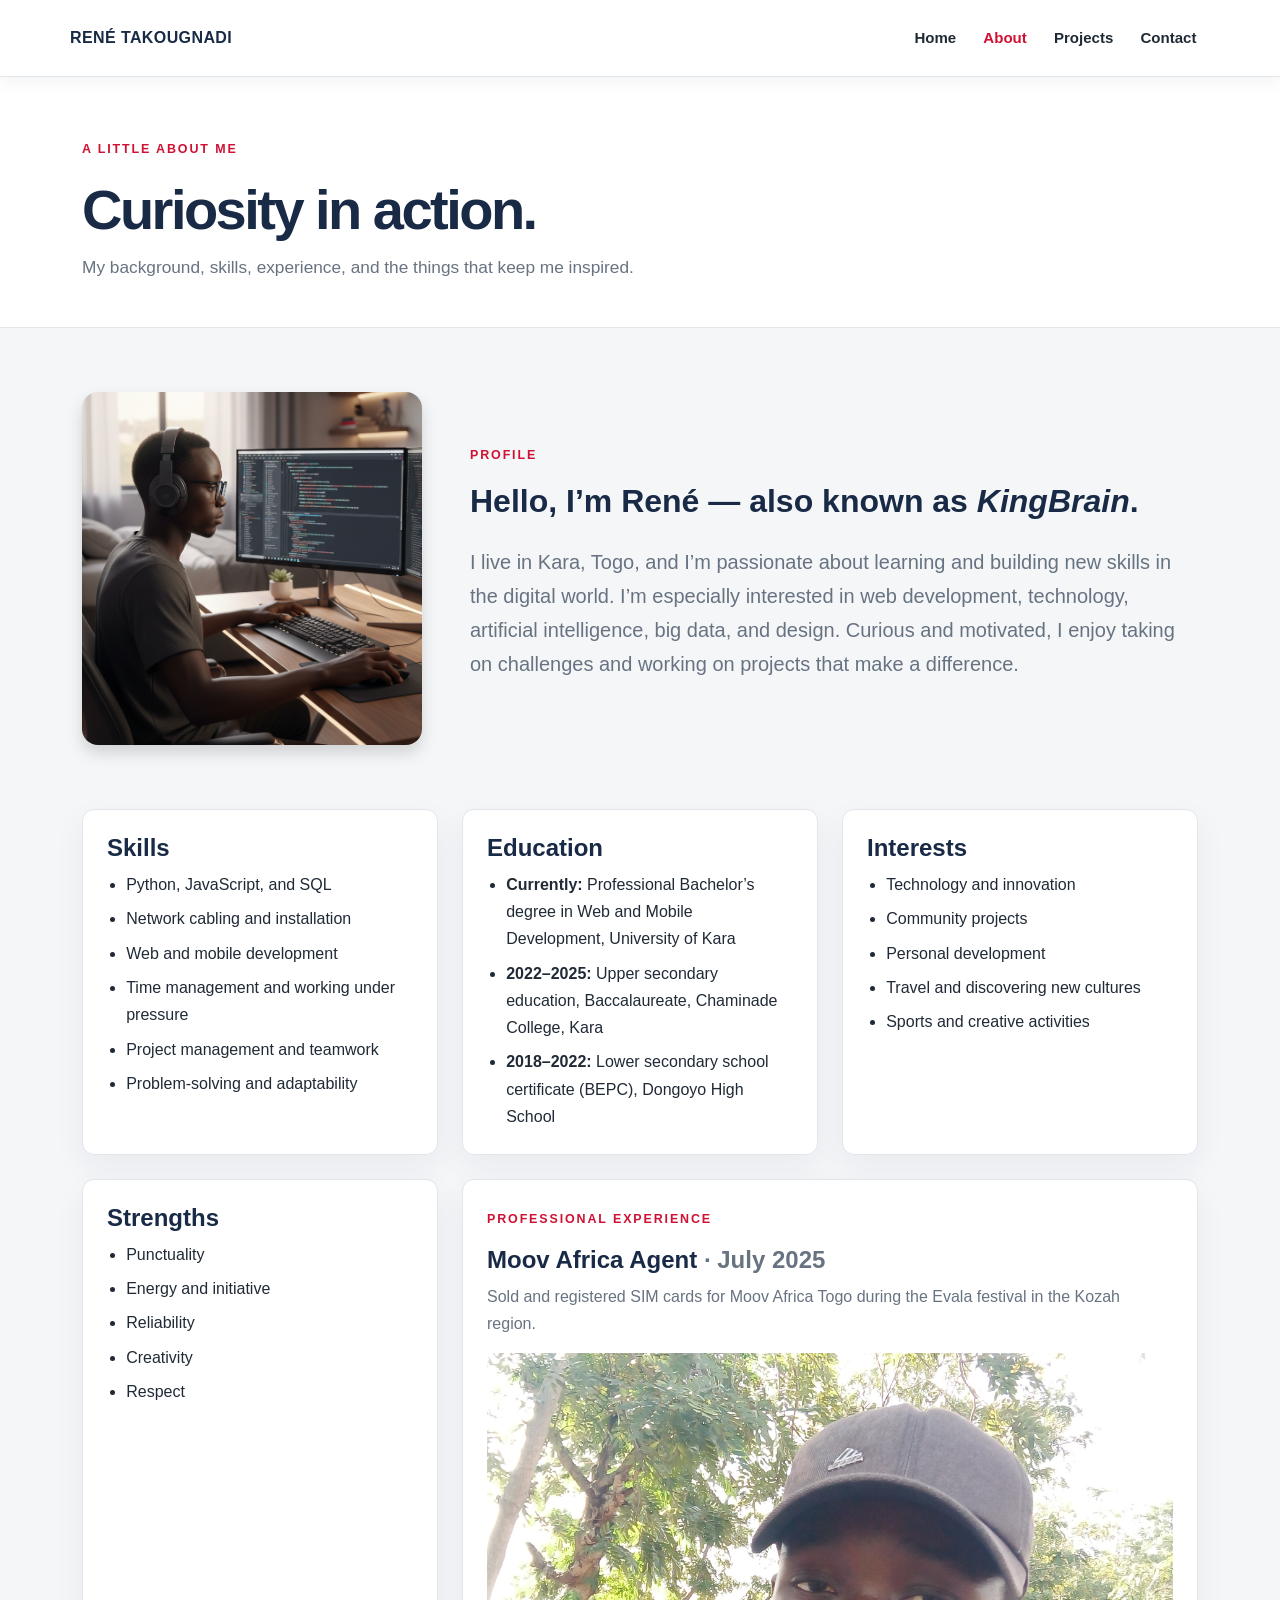
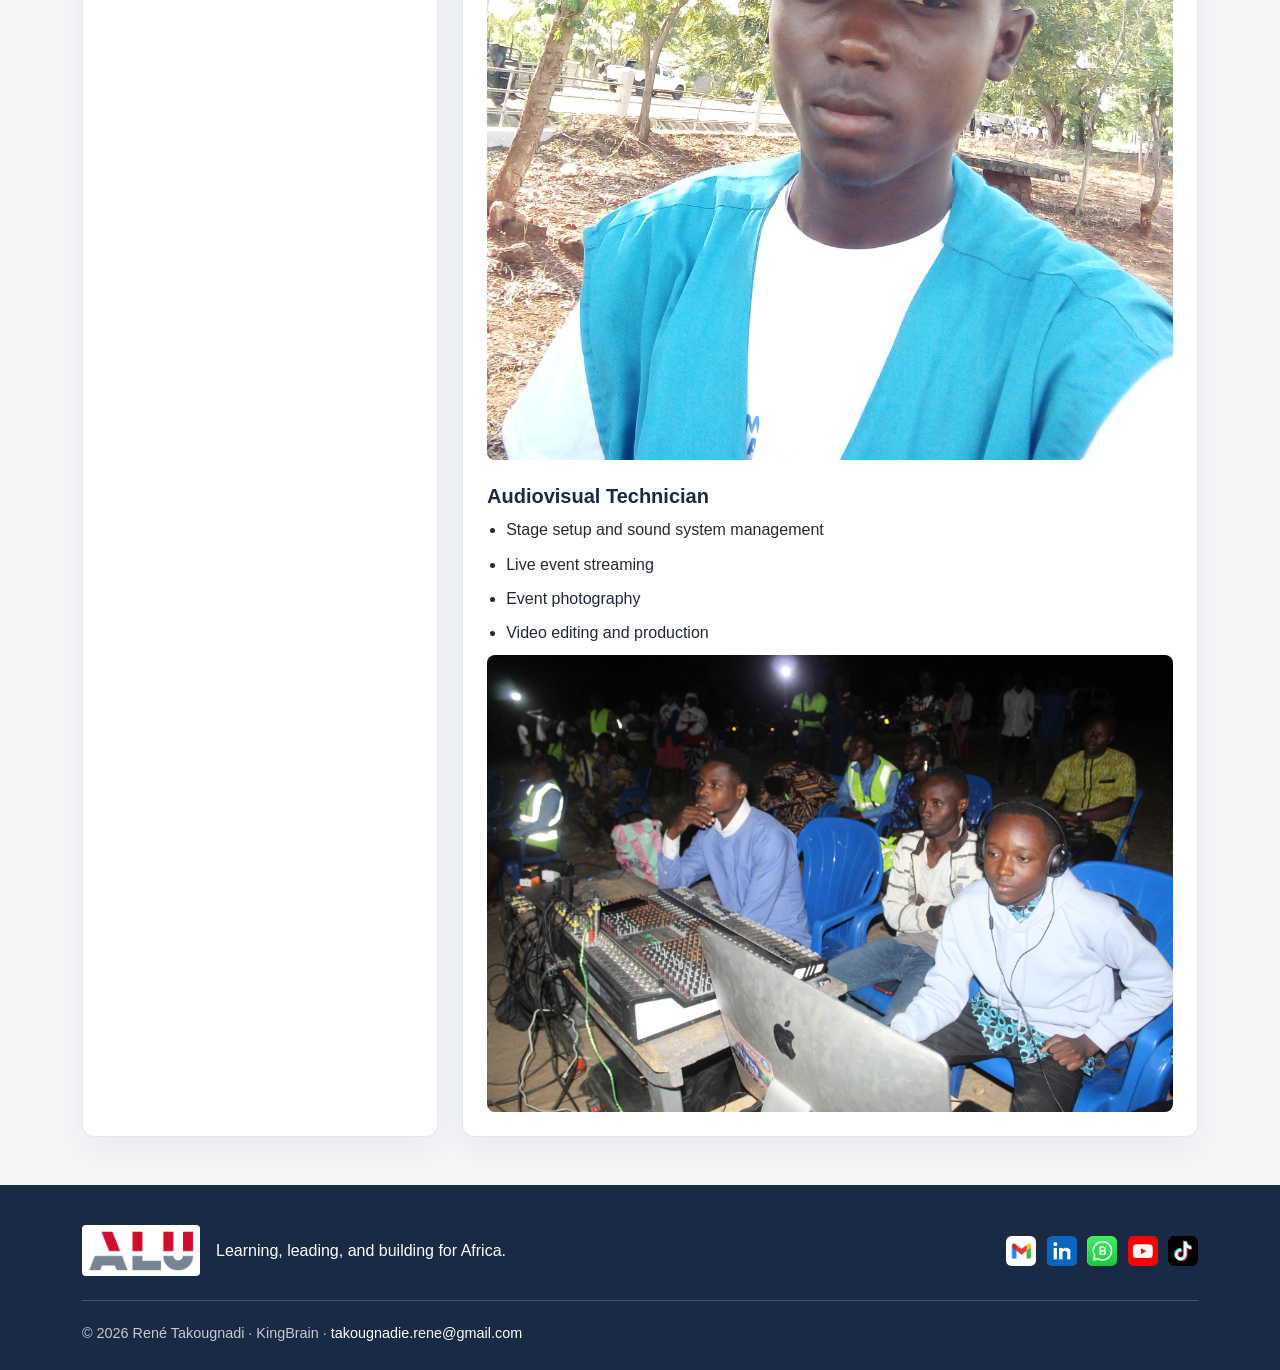
==== commit 1df45e3f: "Mise a jour experimental" ====
--- a/a_propos.html
+++ b/a_propos.html
@@ -119,22 +119,22 @@
 
     <footer class="site-footer">
       <div class="container">
-        <div class="footer-top">
-          <div class="footer-brand">
+        <div class="row align-items-center gy-4">
+          <div class="col-md-6 d-flex align-items-center gap-3">
             <a href="https://www.alueducation.com/" target="_blank" rel="noopener noreferrer" aria-label="African Leadership University website"><img class="alu-logo" src="images/alu-logo.png" alt="African Leadership University"></a>
-            <span>| KingBrain</span>
+            <span>Learning, leading, and building for Africa.</span>
           </div>
-          <div class="social-links" aria-label="Social media">
-            <a href="mailto:takougnadie.rene@gmail.com" aria-label="Email René"><img src="images/gmail.png" alt=""></a>
-            <a href="https://www.linkedin.com/in/essozimna-ren%C3%A9-takougnadi-261303391/" target="_blank" rel="noopener noreferrer" aria-label="LinkedIn"><img src="images/linkdin.jpg" alt=""></a>
-            <a href="https://web.facebook.com/stories/create/" target="_blank" rel="noopener noreferrer" aria-label="Facebook"><img src="images/facebook.jpg" alt=""></a>
-            <a href="https://wa.me/22897166139" target="_blank" rel="noopener noreferrer" aria-label="WhatsApp"><img src="images/whatsapp.jpg" alt=""></a>
-            <a href="https://t.me/Kingbrain2" target="_blank" rel="noopener noreferrer" aria-label="Telegram"><img src="images/telegram.jpg" alt=""></a>
-            <a href="https://www.youtube.com/@RenéTakougnadi" target="_blank" rel="noopener noreferrer" aria-label="YouTube"><img src="images/youtube.jpg" alt=""></a>
-            <a href="https://www.tiktok.com/@renetakougnadi" target="_blank" rel="noopener noreferrer" aria-label="TikTok"><img src="images/tiktok.jpg" alt=""></a>
+          <div class="col-md-6 d-flex justify-content-md-end">
+            <div class="social-links" aria-label="Social media">
+              <a href="mailto:takougnadie.rene@gmail.com" aria-label="Email René"><img src="images/gmail.png" alt=""></a>
+              <a href="https://www.linkedin.com/in/essozimna-ren%C3%A9-takougnadi-261303391/" target="_blank" rel="noopener noreferrer" aria-label="LinkedIn"><img src="images/linkdin.jpg" alt=""></a>
+              <a href="https://wa.me/22897166139" target="_blank" rel="noopener noreferrer" aria-label="WhatsApp"><img src="images/whatsapp.jpg" alt=""></a>
+              <a href="https://www.youtube.com/@RenéTakougnadi" target="_blank" rel="noopener noreferrer" aria-label="YouTube"><img src="images/youtube.jpg" alt=""></a>
+              <a href="https://www.tiktok.com/@renetakougnadi" target="_blank" rel="noopener noreferrer" aria-label="TikTok"><img src="images/tiktok.jpg" alt=""></a>
+            </div>
           </div>
         </div>
-        <div class="footer-meta">&copy; 2026 René Takougnadi | KingBrain | <a href="mailto:takougnadie.rene@gmail.com">takougnadie.rene@gmail.com</a> | All rights reserved</div>
+        <div class="footer-meta mt-4">&copy; 2026 René Takougnadi · KingBrain · <a href="mailto:takougnadie.rene@gmail.com">takougnadie.rene@gmail.com</a></div>
       </div>
     </footer>
     <script src="bootstrap.bundle.min.js"></script>
--- a/site.css
+++ b/site.css
@@ -2,11 +2,9 @@
   --alu-navy: #182a45;
   --alu-red: #cf1234;
   --alu-blue: #547f9e;
-  --alu-brand-navy: #092e68;
-  --alu-brand-red: #c8102e;
   --ink: #202a36;
   --muted: #687382;
-  --paper: #f3f3f1;
+  --paper: #f5f6f8;
   --line: #e2e6eb;
 }
 
@@ -21,7 +19,7 @@
 body {
   margin: 0;
   padding-top: 76px;
-  background: #fff;
+  background: var(--paper);
   color: var(--ink);
   font-family: Inter, "Segoe UI", Arial, sans-serif;
   line-height: 1.7;
@@ -39,9 +37,9 @@
   position: fixed;
   z-index: 1030;
   inset: 0 0 auto;
-  background: #002f66;
-  border-bottom: 1px solid rgba(255, 255, 255, 0.15);
-  box-shadow: 0 4px 18px rgba(24, 42, 69, 0.12);
+  background: rgba(255, 255, 255, 0.97);
+  border-bottom: 1px solid var(--line);
+  box-shadow: 0 4px 18px rgba(24, 42, 69, 0.06);
 }
 
 .site-header .navbar {
@@ -49,14 +47,14 @@
 }
 
 .site-header .navbar-brand {
-  color: #fff;
+  color: var(--alu-navy);
   font-size: 1rem;
   font-weight: 750;
   letter-spacing: 0.025em;
 }
 
 .site-header .nav-link {
-  color: rgba(255, 255, 255, 0.9);
+  color: var(--ink);
   font-size: 0.94rem;
   font-weight: 600;
   padding: 0.6rem 0.85rem !important;
@@ -64,173 +62,137 @@
 
 .site-header .nav-link:hover,
 .site-header .nav-link.active {
-  color: #fff;
-  text-decoration: underline;
-  text-decoration-color: #cf1234;
-  text-decoration-thickness: 2px;
-  text-underline-offset: 0.4rem;
+  color: var(--alu-red);
 }
 
 .navbar-toggler {
-  border-color: rgba(255, 255, 255, 0.5);
-}
-
-.site-header .navbar-toggler-icon {
-  filter: brightness(0) invert(1);
+  border-color: var(--line);
+  color: var(--alu-navy);
 }
 
 .hero {
   position: relative;
   overflow: hidden;
-  padding: clamp(4rem, 8vw, 7.5rem) 0;
-  background-color: var(--alu-brand-red);
-  background-image:
-    radial-gradient(ellipse at 84% 44%, rgba(86, 0, 23, 0.46), transparent 46%),
-    repeating-linear-gradient(135deg, transparent 0 70px, rgba(255, 255, 255, 0.035) 70px 76px);
-  color: #fff;
+  padding: 5.5rem 0;
+  background:
+    radial-gradient(ellipse at 88% 18%, rgba(84, 127, 158, 0.12), transparent 32%),
+    linear-gradient(135deg, #fff 0%, #f1f4f7 100%);
 }
 
 .eyebrow {
   display: inline-block;
   margin-bottom: 1rem;
-  color: var(--alu-brand-red);
+  color: var(--alu-red);
   font-size: 0.78rem;
   font-weight: 750;
-  letter-spacing: 0.13em;
+  letter-spacing: 0.15em;
   text-transform: uppercase;
 }
 
 .hero h1,
 .page-heading h1 {
-  color: var(--alu-brand-navy);
-  font-weight: 850;
-  letter-spacing: -0.055em;
+  color: var(--alu-navy);
+  font-weight: 800;
+  letter-spacing: -0.045em;
 }
 
 .hero h1 {
-  max-width: 10ch;
-  color: #fff;
-  font-size: clamp(3.25rem, 7.4vw, 6.75rem);
-  line-height: 0.98;
+  max-width: 12ch;
+  font-size: clamp(2.8rem, 6vw, 5rem);
+  line-height: 1.06;
 }
 
 .hero p {
   max-width: 42rem;
-  color: rgba(255, 255, 255, 0.9);
-  font-size: clamp(1rem, 1.25vw, 1.2rem);
-}
-
-.hero ul {
-  color: rgba(255, 255, 255, 0.92);
+  color: var(--muted);
+  font-size: 1.1rem;
 }
 
 .hero-image {
-  max-height: 540px;
+  max-height: 510px;
   width: 100%;
   object-fit: cover;
   object-position: center;
-  border-radius: 0;
-  outline: 1px solid rgba(255, 255, 255, 0.45);
-  outline-offset: 12px;
-  box-shadow: 20px 20px 0 rgba(83, 0, 20, 0.3);
+  border-radius: 1.25rem;
+  box-shadow: 0 24px 60px rgba(24, 42, 69, 0.16);
 }
 
 .btn-brand {
-  border: 1px solid var(--alu-brand-red);
-  border-radius: 0;
-  background: var(--alu-brand-red);
+  border: 1px solid var(--alu-red);
+  border-radius: 0.35rem;
+  background: var(--alu-red);
   color: #fff;
   font-weight: 700;
-  padding: 0.9rem 1.35rem;
-  text-transform: uppercase;
-  letter-spacing: 0.035em;
+  padding: 0.8rem 1.2rem;
 }
 
 .btn-brand:hover {
-  border-color: #a40d27;
-  background: #a40d27;
+  border-color: #a80e29;
+  background: #a80e29;
   color: #fff;
 }
 
 .btn-outline-brand {
-  border: 1px solid var(--alu-brand-navy);
-  border-radius: 0;
-  color: var(--alu-brand-navy);
+  border: 1px solid var(--alu-navy);
+  border-radius: 0.35rem;
+  color: var(--alu-navy);
   font-weight: 700;
-  padding: 0.9rem 1.35rem;
-  text-transform: uppercase;
-  letter-spacing: 0.035em;
+  padding: 0.8rem 1.2rem;
 }
 
 .btn-outline-brand:hover {
-  background: var(--alu-brand-navy);
+  background: var(--alu-navy);
   color: #fff;
 }
 
 .page-heading {
-  position: relative;
-  overflow: hidden;
-  padding: clamp(3.5rem, 7vw, 6.25rem) 0;
-  background-color: var(--alu-brand-red);
-  background-image:
-    radial-gradient(ellipse at 86% 45%, rgba(86, 0, 23, 0.44), transparent 45%),
-    repeating-linear-gradient(135deg, transparent 0 78px, rgba(255, 255, 255, 0.035) 78px 84px);
-  color: #fff;
+  padding: 3.6rem 0 2.8rem;
+  background: #fff;
+  border-bottom: 1px solid var(--line);
 }
 
 .page-heading h1 {
-  max-width: 12ch;
-  margin-bottom: 0.8rem;
-  color: #fff;
-  font-size: clamp(3rem, 7vw, 5.5rem);
-  line-height: 0.98;
+  margin-bottom: 0.6rem;
+  font-size: clamp(2.25rem, 5vw, 3.5rem);
 }
 
 .page-heading p {
-  max-width: 44rem;
   margin: 0;
-  color: rgba(255, 255, 255, 0.9);
-  font-size: clamp(1rem, 1.4vw, 1.18rem);
-}
-
-.page-heading .eyebrow {
-  color: rgba(255, 255, 255, 0.76);
+  color: var(--muted);
+  font-size: 1.08rem;
 }
 
 .section-space {
-  padding-top: clamp(3.5rem, 7vw, 6rem);
-  padding-bottom: clamp(3.5rem, 7vw, 6rem);
+  padding-top: 4rem;
+  padding-bottom: 4rem;
 }
 
 .section-title {
   margin-bottom: 1.5rem;
-  color: var(--alu-brand-navy);
-  font-weight: 800;
-  letter-spacing: -0.035em;
+  color: var(--alu-navy);
+  font-weight: 750;
 }
 
 .surface-card,
 .project-card,
 .contact-card {
   height: 100%;
-  border: 0;
-  border-top: 4px solid var(--alu-brand-red);
-  border-radius: 0;
+  border: 1px solid var(--line);
+  border-radius: 0.75rem;
   background: #fff;
-  box-shadow: 0 10px 32px rgba(9, 46, 104, 0.09);
+  box-shadow: 0 12px 32px rgba(24, 42, 69, 0.055);
 }
 
 .surface-card {
-  padding: 1.75rem;
+  padding: 1.5rem;
 }
 
 .surface-card h2,
 .surface-card h3,
 .project-card h2,
 .contact-card h2 {
-  color: var(--alu-brand-navy);
-  font-weight: 800;
-  letter-spacing: -0.025em;
+  color: var(--alu-navy);
+  font-weight: 750;
 }
 
 .surface-card ul {
@@ -250,18 +212,17 @@
 }
 
 .project-card:hover {
-  transform: translateY(-5px);
-  box-shadow: 0 18px 40px rgba(9, 46, 104, 0.16);
+  transform: translateY(-4px);
+  box-shadow: 0 18px 40px rgba(24, 42, 69, 0.12);
 }
 
 .project-card .card-body {
-  padding: 1.75rem;
+  padding: 1.5rem;
 }
 
 .project-card .card-title {
-  color: var(--alu-brand-navy);
-  font-size: 1.55rem;
-  font-weight: 800;
+  color: var(--alu-navy);
+  font-weight: 750;
 }
 
 .project-card .card-text,
@@ -271,69 +232,42 @@
 
 .project-card .card-footer {
   margin-top: auto;
-  padding: 0 1.75rem 1.75rem;
+  padding: 0 1.5rem 1.5rem;
   border: 0;
   background: #fff;
 }
 
 .badge-tech {
   margin: 0 0.3rem 0.35rem 0;
-  border-radius: 0;
-  background: #e9edf3;
-  color: var(--alu-brand-navy);
+  background: #edf1f5;
+  color: var(--alu-navy);
   font-weight: 650;
 }
 
 .contact-card {
-  padding: clamp(1.5rem, 3vw, 2.25rem);
-}
-
-.contact-details {
-  border-top: 0;
-  background: var(--alu-brand-navy);
-  color: #fff;
-}
-
-.contact-details h2,
-.contact-details strong {
-  color: #fff;
-}
-
-.contact-details .muted {
-  color: rgba(255, 255, 255, 0.8);
-}
-
-.contact-details a {
-  color: #ffb4c0;
+  padding: 1.75rem;
 }
 
 .contact-map {
   min-height: 320px;
   width: 100%;
   border: 0;
-  border-radius: 0;
+  border-radius: 0.65rem;
 }
 
 .form-control,
 .form-select {
   min-height: 48px;
-  border: 1px solid #d4dbe4;
-  border-radius: 0;
+  border-color: var(--line);
 }
 
 textarea.form-control {
   min-height: 150px;
 }
 
-.form-control:focus,
-.form-select:focus {
-  border-color: var(--alu-brand-red);
-  box-shadow: 0 0 0 0.2rem rgba(200, 16, 46, 0.12);
-}
-
 .site-footer {
-  padding: 1.5rem 0 1rem;
-  background: #002f66;
+  padding: 2.5rem 0 1.5rem;
+  background: var(--alu-navy);
   color: #fff;
 }
 
@@ -347,29 +281,11 @@
 }
 
 .alu-logo {
-  width: 100px;
+  width: 118px;
   height: auto;
-  padding: 0.25rem;
+  padding: 0.35rem;
   border-radius: 0.25rem;
   background: #fff;
-}
-
-.footer-top {
-  display: flex;
-  align-items: center;
-  justify-content: space-between;
-  gap: 1rem;
-}
-
-.footer-brand {
-  display: flex;
-  align-items: center;
-  gap: 0.6rem;
-}
-
-.footer-brand span {
-  font-size: 1.1rem;
-  font-weight: 650;
 }
 
 .social-links {
@@ -386,12 +302,10 @@
 }
 
 .footer-meta {
-  margin-top: 1rem;
-  padding-top: 1rem;
+  padding-top: 1.25rem;
   border-top: 1px solid rgba(255, 255, 255, 0.2);
   color: rgba(255, 255, 255, 0.75);
   font-size: 0.9rem;
-  text-align: center;
 }
 
 @media (max-width: 767.98px) {
@@ -409,10 +323,6 @@
 
   .hero-image {
     max-height: 400px;
-  }
-
-  .footer-top {
-    flex-direction: column;
   }
 }
 
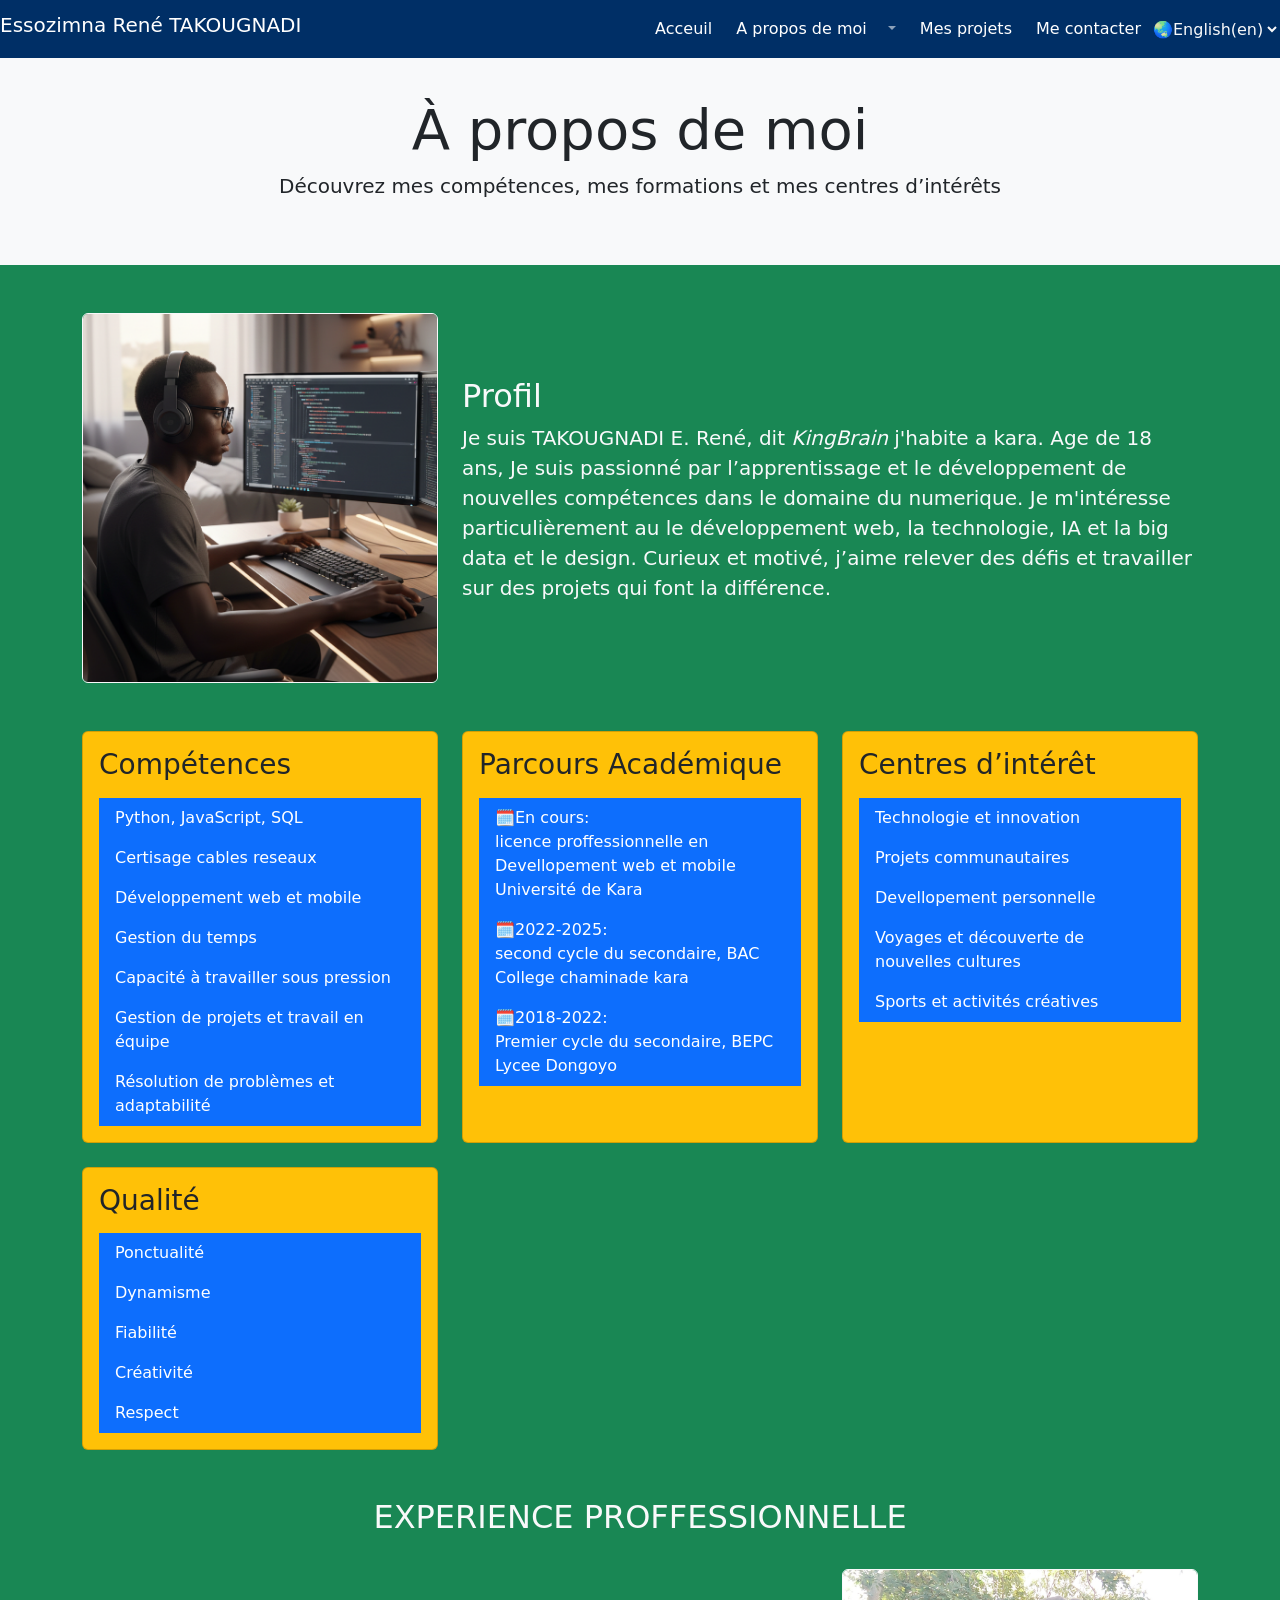
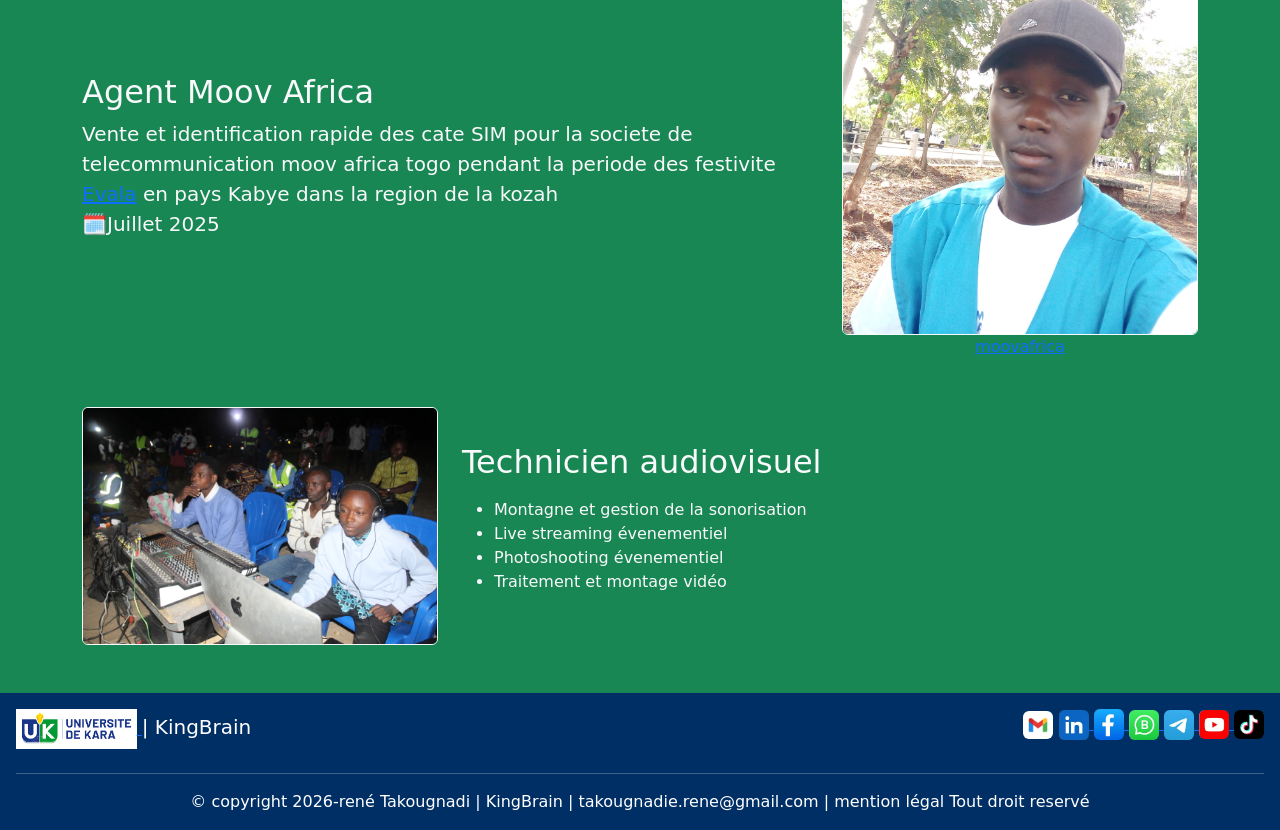
==== commit 14472a8a: "Restore original portfolio website Co-authored-by: Copilot <223556219+Copilot@users.noreply.github.c" ====
--- a/a_propos.html
+++ b/a_propos.html
@@ -1,142 +1,219 @@
-<!doctype html>
-<html lang="en">
-  <head>
-    <meta charset="UTF-8">
-    <meta name="viewport" content="width=device-width, initial-scale=1">
-    <meta name="theme-color" content="#182a45">
-    <title>About | René Takougnadi</title>
-    <link rel="stylesheet" href="bootstrap.min.css">
-    <link rel="stylesheet" href="site.css">
-  </head>
-  <body>
-    <header class="site-header">
-      <nav class="navbar navbar-expand-lg container" aria-label="Main navigation">
-        <a class="navbar-brand" href="index.html">RENÉ TAKOUGNADI</a>
-        <button class="navbar-toggler" type="button" data-bs-toggle="collapse" data-bs-target="#main-menu" aria-controls="main-menu" aria-expanded="false" aria-label="Toggle navigation">
-          <span class="navbar-toggler-icon"></span>
-        </button>
-        <div class="collapse navbar-collapse" id="main-menu">
-          <ul class="navbar-nav ms-auto">
-            <li class="nav-item"><a class="nav-link" href="index.html">Home</a></li>
-            <li class="nav-item"><a class="nav-link active" aria-current="page" href="a_propos.html">About</a></li>
-            <li class="nav-item"><a class="nav-link" href="projet.html">Projects</a></li>
-            <li class="nav-item"><a class="nav-link" href="contact.html">Contact</a></li>
+<!DOCTYPE html>
+<html lang="fr">
+    <head>
+        <meta charset="UTF-8">
+        <meta name="viewport" content="width=device-width, initial-scale=1.0">
+        <title>Me connaitre</title>
+        <link rel="stylesheet" href="bootstrap.css">
+        <link rel="stylesheet" href="bootstrap.min.css">
+        <script src="bootstrap.js"></script>
+        <script src="bootstrap.bundle.min.js"></script>
+        <script src="jquery.js"></script>
+    </head>
+  <body class="bg-success text-light">
+
+    <header style="position: fixed;  left: 0px; right: 0px; background-color: #002f66; color: white; z-index:1000;">    
+              <nav class="navbar navbar-expand-lg navbar-dark">
+                  <a href="a_propos.html" class="nav-link"><h5 class="navbar-brand">Essozimna René TAKOUGNADI</h5></a>
+                  <button class="navbar-toggler" float="right" data-bs-toggle="collapse" data-bs-target="#menu">
+                      Menu
+                      <span class="navbar-toggler-icon"></span>
+                  </button>
+                      <div class="collapse navbar-collapse" id="menu">
+                          <ul class="navbar-nav ms-auto gap-2">
+                              <li class="nav-item"><a href="index.html" class="nav-link d-inline text-white" >Acceuil</a></li>
+                              <li class="nav-item dropdown">
+                                  <a href="a_propos.html" class="nav-link d-inline text-white">A propos de moi</a>
+                                  <a href="#" class="nav-link dropdown-toggle dropdown-toggle-split d-inline" role="button" data-bs-toggle="dropdown"></a>                                      
+                                  <ul class="dropdown-menu">
+                                      <li class="dropdown"><a href="#moi" class="dropdown-item">Presentation</a></li>
+                                      <li class="dropdown"><a href="#comp" class="dropdown-item">Compétences</a></li>
+                                      <li class="dropdown"><a href="#parcours" class="dropdown-item">Parcours</a></li>
+                                      <li class="dropdown"><a href="#exppro" class="dropdown-item">Expérience proffessionnelle</a></li>                                
+                                  </ul>  
+                              </li>
+                              <li class="nav-item"><a href="projet.html" class="nav-link d-inline text-white">Mes projets</a></li>
+                              <li class="nav-item"><a href="contact.html" class="nav-link d-inline text-white">Me contacter</a></li>
+                          </ul>                                             
+                      </div>                 
+                  </div>
+                      <select style="float: right; border: none;" class="bg-transparent text-light d-block-inline">      
+                          <option class="bg-light text-primary">🌏English(en)</option>
+                          <option class="bg-light text-primary">🌏Français(fr)</option>
+                      </select>   
+                  <div width="100%" height="100px" class="bg-light"></div>           
+              </nav>                               
+          </header>
+        <br><br>
+  <div class="py-5 text-center bg-light text-dark">
+    <div class="container">
+      <h1 class="display-4">À propos de moi</h1>
+      <p class="lead">Découvrez mes compétences, mes formations et mes centres d’intérêts</p>
+    </div>
+  </div>
+
+  <section class="container my-5" id="moi">
+    <div class="row align-items-center g-4">
+      <div class="col-md-4 text-center">
+
+        <img src="images/photo1.png" class="img-fluid rounded border border-light" alt="Ma Photo">
+      </div>
+      <div class="col-md-8">
+        <h2>Profil</h2>
+        <p class="lead">
+          Je suis TAKOUGNADI E. René, dit <em>KingBrain</em> j'habite a kara. Age de 18 ans,
+          Je suis passionné par l’apprentissage et le développement de nouvelles compétences dans le domaine du numerique.  
+          Je m'intéresse particulièrement au le développement web, la technologie, IA et la big data et le design.  
+          Curieux et motivé, j’aime relever des défis et travailler sur des projets qui font la différence.
+        </p>
+      </div>
+    </div>
+  </section>
+
+  <main class="container my-5">
+    <div class="row g-4">
+
+      <!-- Compétences -->
+      <div class="col-md-4" id="comp">
+        <div class="card bg-warning text-dark h-100">
+          <div class="card-body">
+            <h3 class="card-title text-dark">Compétences</h3>
+            <ul class="list-group list-group-flush mt-3">
+              <li class="list-group-item bg-primary text-white border-0">Python, JavaScript, SQL</li>
+              <li class="list-group-item bg-primary text-white border-0">Certisage cables reseaux</li>
+              <li class="list-group-item bg-primary text-white border-0">Développement web et mobile</li>
+              <li class="list-group-item bg-primary text-white border-0">Gestion du temps</li>
+              <li class="list-group-item bg-primary text-white border-0">Capacité à travailler sous pression</li>
+              <li class="list-group-item bg-primary text-white border-0">Gestion de projets et travail en équipe</li>
+              <li class="list-group-item bg-primary text-white border-0">Résolution de problèmes et adaptabilité</li>
+            </ul>
+          </div>
+        </div>
+      </div>
+
+      <!-- Formations -->
+      <div class="col-md-4" id="parcours">
+        <div class="card bg-warning text-dark h-100">
+          <div class="card-body">
+            <h3 class="card-title">Parcours Académique</h3>
+            <ul class="list-group list-group-flush mt-3">
+              <li class="list-group-item bg-primary text-white border-0">🗓️En cours: <br>licence proffessionnelle en Devellopement web et mobile
+                <br> Université de Kara  
+              </li>
+              <li class="list-group-item bg-primary text-white border-0"> 🗓️2022-2025: <br> second cycle du secondaire, BAC <br> College chaminade kara</li>
+              <li class="list-group-item bg-primary text-white border-0">🗓️2018-2022: <br> Premier cycle du secondaire, BEPC <br> Lycee Dongoyo</li>
+            </ul>
+          </div>
+        </div>
+      </div>
+
+      <div class="col-md-4">
+        <div class="card bg-warning text-dark h-100">
+          <div class="card-body">
+            <h3 class="card-title" id="ci">Centres d’intérêt</h3>
+            <ul class="list-group list-group-flush mt-3">
+              <li class="list-group-item bg-primary text-white border-0">Technologie et innovation</li>
+              <li class="list-group-item bg-primary text-white border-0">Projets communautaires</li>
+              <li class="list-group-item bg-primary text-white border-0">Devellopement personnelle</li>
+              <li class="list-group-item bg-primary text-white border-0">Voyages et découverte de nouvelles cultures</li>
+              <li class="list-group-item bg-primary text-white border-0">Sports et activités créatives</li>
+            </ul>
+          </div>
+        </div>
+      </div>
+
+      <div class="col-md-4">
+        <div class="card bg-warning text-dark h-100">
+          <div class="card-body">
+            <h3 class="card-title">Qualité</h3>
+            <ul class="list-group list-group-flush mt-3">
+              <li class="list-group-item bg-primary text-white border-0">Ponctualité</li>
+              <li class="list-group-item bg-primary text-white border-0">Dynamisme</li>
+              <li class="list-group-item bg-primary text-white border-0">Fiabilité</li>
+              <li class="list-group-item bg-primary text-white border-0">Créativité</li>
+              <li class="list-group-item bg-primary text-white border-0">Respect</li>
+            </ul>
+          </div>
+        </div>
+      </div>
+
+    </div>
+  </main>
+
+  <section  id="exppro" class="container my-5">
+    <div class="row align-items-center g-4">
+      <h2 class="text-center">EXPERIENCE PROFFESSIONNELLE</h2>
+      
+      <div class="col-md-8">
+        <h2>Agent Moov Africa</h2>
+        <p class="lead">
+          Vente et identification rapide des cate SIM pour la societe de telecommunication moov africa togo
+          pendant la periode des festivite <a href="#">Evala</a> en pays Kabye dans la region de la kozah <br>
+          🗓️Juillet 2025
+        </p>
+      </div>
+      <div class="col-md-4 text-center">
+        <img src="images/photo4.png" class="img-fluid rounded border border-light" alt="Ma Photo dans moov">
+        <a href="">moovafrica</a>
+      </div>
+    </div>
+  </section>
+
+  <section class="container my-5">
+    <div class="row align-items-center g-4">
+
+      <div class="col-md-4 text-center">
+        <img src="images/photo5.jpg" class="img-fluid rounded border border-light" alt="Ma Photo dans moov">
+       
+      </div>
+      
+      <div class="col-md-8">
+        <h2>Technicien audiovisuel</h2>
+        <p class="lead">
+          <ul>
+            <li>Montagne et gestion de la sonorisation</li>
+            <li>Live streaming évenementiel</li>
+            <li>Photoshooting évenementiel</li>
+            <li>Traitement et montage vidéo</li>
           </ul>
-        </div>
-      </nav>
-    </header>
-
-    <main>
-      <section class="page-heading">
-        <div class="container">
-          <span class="eyebrow">A little about me</span>
-          <h1>Curiosity in action.</h1>
-          <p>My background, skills, experience, and the things that keep me inspired.</p>
-        </div>
-      </section>
-
-      <section class="container section-space" id="profile">
-        <div class="row align-items-center g-5">
-          <div class="col-md-4 text-center">
-            <img src="images/photo1.png" class="img-fluid rounded-4 shadow" alt="Portrait of René Takougnadi">
-          </div>
-          <div class="col-md-8">
-            <span class="eyebrow">Profile</span>
-            <h2 class="section-title">Hello, I’m René — also known as <em>KingBrain</em>.</h2>
-            <p class="lead muted">I live in Kara, Togo, and I’m passionate about learning and building new skills in the digital world. I’m especially interested in web development, technology, artificial intelligence, big data, and design. Curious and motivated, I enjoy taking on challenges and working on projects that make a difference.</p>
-          </div>
-        </div>
-      </section>
-
-      <section class="container pb-5">
-        <div class="row g-4">
-          <div class="col-md-6 col-lg-4" id="skills">
-            <article class="surface-card">
-              <h2 class="h4">Skills</h2>
-              <ul>
-                <li>Python, JavaScript, and SQL</li>
-                <li>Network cabling and installation</li>
-                <li>Web and mobile development</li>
-                <li>Time management and working under pressure</li>
-                <li>Project management and teamwork</li>
-                <li>Problem-solving and adaptability</li>
-              </ul>
-            </article>
-          </div>
-          <div class="col-md-6 col-lg-4" id="education">
-            <article class="surface-card">
-              <h2 class="h4">Education</h2>
-              <ul>
-                <li><strong>Currently:</strong> Professional Bachelor’s degree in Web and Mobile Development, University of Kara</li>
-                <li><strong>2022–2025:</strong> Upper secondary education, Baccalaureate, Chaminade College, Kara</li>
-                <li><strong>2018–2022:</strong> Lower secondary school certificate (BEPC), Dongoyo High School</li>
-              </ul>
-            </article>
-          </div>
-          <div class="col-md-6 col-lg-4">
-            <article class="surface-card">
-              <h2 class="h4">Interests</h2>
-              <ul>
-                <li>Technology and innovation</li>
-                <li>Community projects</li>
-                <li>Personal development</li>
-                <li>Travel and discovering new cultures</li>
-                <li>Sports and creative activities</li>
-              </ul>
-            </article>
-          </div>
-          <div class="col-md-6 col-lg-4">
-            <article class="surface-card">
-              <h2 class="h4">Strengths</h2>
-              <ul>
-                <li>Punctuality</li>
-                <li>Energy and initiative</li>
-                <li>Reliability</li>
-                <li>Creativity</li>
-                <li>Respect</li>
-              </ul>
-            </article>
-          </div>
-          <div class="col-md-6 col-lg-8" id="experience">
-            <article class="surface-card">
-              <span class="eyebrow">Professional experience</span>
-              <h2 class="h4">Moov Africa Agent <span class="muted">· July 2025</span></h2>
-              <p class="muted">Sold and registered SIM cards for Moov Africa Togo during the Evala festival in the Kozah region.</p>
-              <img src="images/photo4.png" class="img-fluid rounded-3 mb-4" alt="René working with Moov Africa">
-              <h3 class="h5">Audiovisual Technician</h3>
-              <ul>
-                <li>Stage setup and sound system management</li>
-                <li>Live event streaming</li>
-                <li>Event photography</li>
-                <li>Video editing and production</li>
-              </ul>
-              <img src="images/photo5.jpg" class="img-fluid rounded-3 mt-2" alt="Audiovisual event production">
-            </article>
-          </div>
-        </div>
-      </section>
-    </main>
-
-    <footer class="site-footer">
-      <div class="container">
-        <div class="row align-items-center gy-4">
-          <div class="col-md-6 d-flex align-items-center gap-3">
-            <a href="https://www.alueducation.com/" target="_blank" rel="noopener noreferrer" aria-label="African Leadership University website"><img class="alu-logo" src="images/alu-logo.png" alt="African Leadership University"></a>
-            <span>Learning, leading, and building for Africa.</span>
-          </div>
-          <div class="col-md-6 d-flex justify-content-md-end">
-            <div class="social-links" aria-label="Social media">
-              <a href="mailto:takougnadie.rene@gmail.com" aria-label="Email René"><img src="images/gmail.png" alt=""></a>
-              <a href="https://www.linkedin.com/in/essozimna-ren%C3%A9-takougnadi-261303391/" target="_blank" rel="noopener noreferrer" aria-label="LinkedIn"><img src="images/linkdin.jpg" alt=""></a>
-              <a href="https://wa.me/22897166139" target="_blank" rel="noopener noreferrer" aria-label="WhatsApp"><img src="images/whatsapp.jpg" alt=""></a>
-              <a href="https://www.youtube.com/@RenéTakougnadi" target="_blank" rel="noopener noreferrer" aria-label="YouTube"><img src="images/youtube.jpg" alt=""></a>
-              <a href="https://www.tiktok.com/@renetakougnadi" target="_blank" rel="noopener noreferrer" aria-label="TikTok"><img src="images/tiktok.jpg" alt=""></a>
-            </div>
-          </div>
-        </div>
-        <div class="footer-meta mt-4">&copy; 2026 René Takougnadi · KingBrain · <a href="mailto:takougnadie.rene@gmail.com">takougnadie.rene@gmail.com</a></div>
-      </div>
+        </p>
+      </div>
+      
+    </div>
+  </section>
+
+    <footer class="text-center p-3" style="background-color: #002f66; color: white;">
+      <div style="float: left;" class="d-inline">
+          <a href="https://univ-kara.org/">
+              <img height="40px" src="images/logouk.png" alt="universite de kara">
+          </a>
+          <span class="h5">| KingBrain</span>
+      </div>
+      <div>
+          <div style="float: right;">
+              <a href="mailto:takougnadie.rene@gmail.com" target="_blank"><img class="rounded" width="30px" src="images/gmail.png" alt="mail"></a>
+              <a href="https://www.linkedin.com/in/essozimna-ren%C3%A9-takougnadi-261303391/?lipi=urn%3Ali%3Apage%3Ad_flagship3_feed%3BmwNUNf1jSlqGLLyle1q9UQ%3D%3D" target="_blank">
+                  <img class="rounded" src="images/linkdin.jpg" alt="linkdin" width="30px">
+              </a>
+              <a href="https://web.facebook.com/stories/create/" target="_blank">
+                  <img class="rounded" src="images/facebook.jpg" alt="facebook" width="30px">
+              </a>
+              <a href="https://wa.me/22897166139" target="_blank">
+                  <img class="rounded" src="images/whatsapp.jpg" alt="whatsapp" width="30px">
+              </a>
+              <a href="https://t.me/Kingbrain2" target="_blank">
+                  <img class="rounded" src="images/telegram.jpg" alt="telegram" width="30px">
+              </a>
+                    <a href="https://www.youtube.com/@RenéTakougnadi" target="_blank">
+                  <img class="rounded" src="images/youtube.jpg" alt="youtube" width="30px">
+              </a>
+              <a href="https://www.tiktok.com/@renetakougnadi" target="_blank">
+                  <img class="rounded" src="images/tiktok.jpg" alt="tiktok" width="30px">
+              </a>
+          </div>
+      </div>            
+      <br><br><hr>
+      <p class="d-inline">&copy; copyright 2026-rené Takougnadi | KingBrain | takougnadie.rene@gmail.com | mention légal Tout droit reservé</p><br>        
     </footer>
-    <script src="bootstrap.bundle.min.js"></script>
   </body>
-</html>
+</html>
